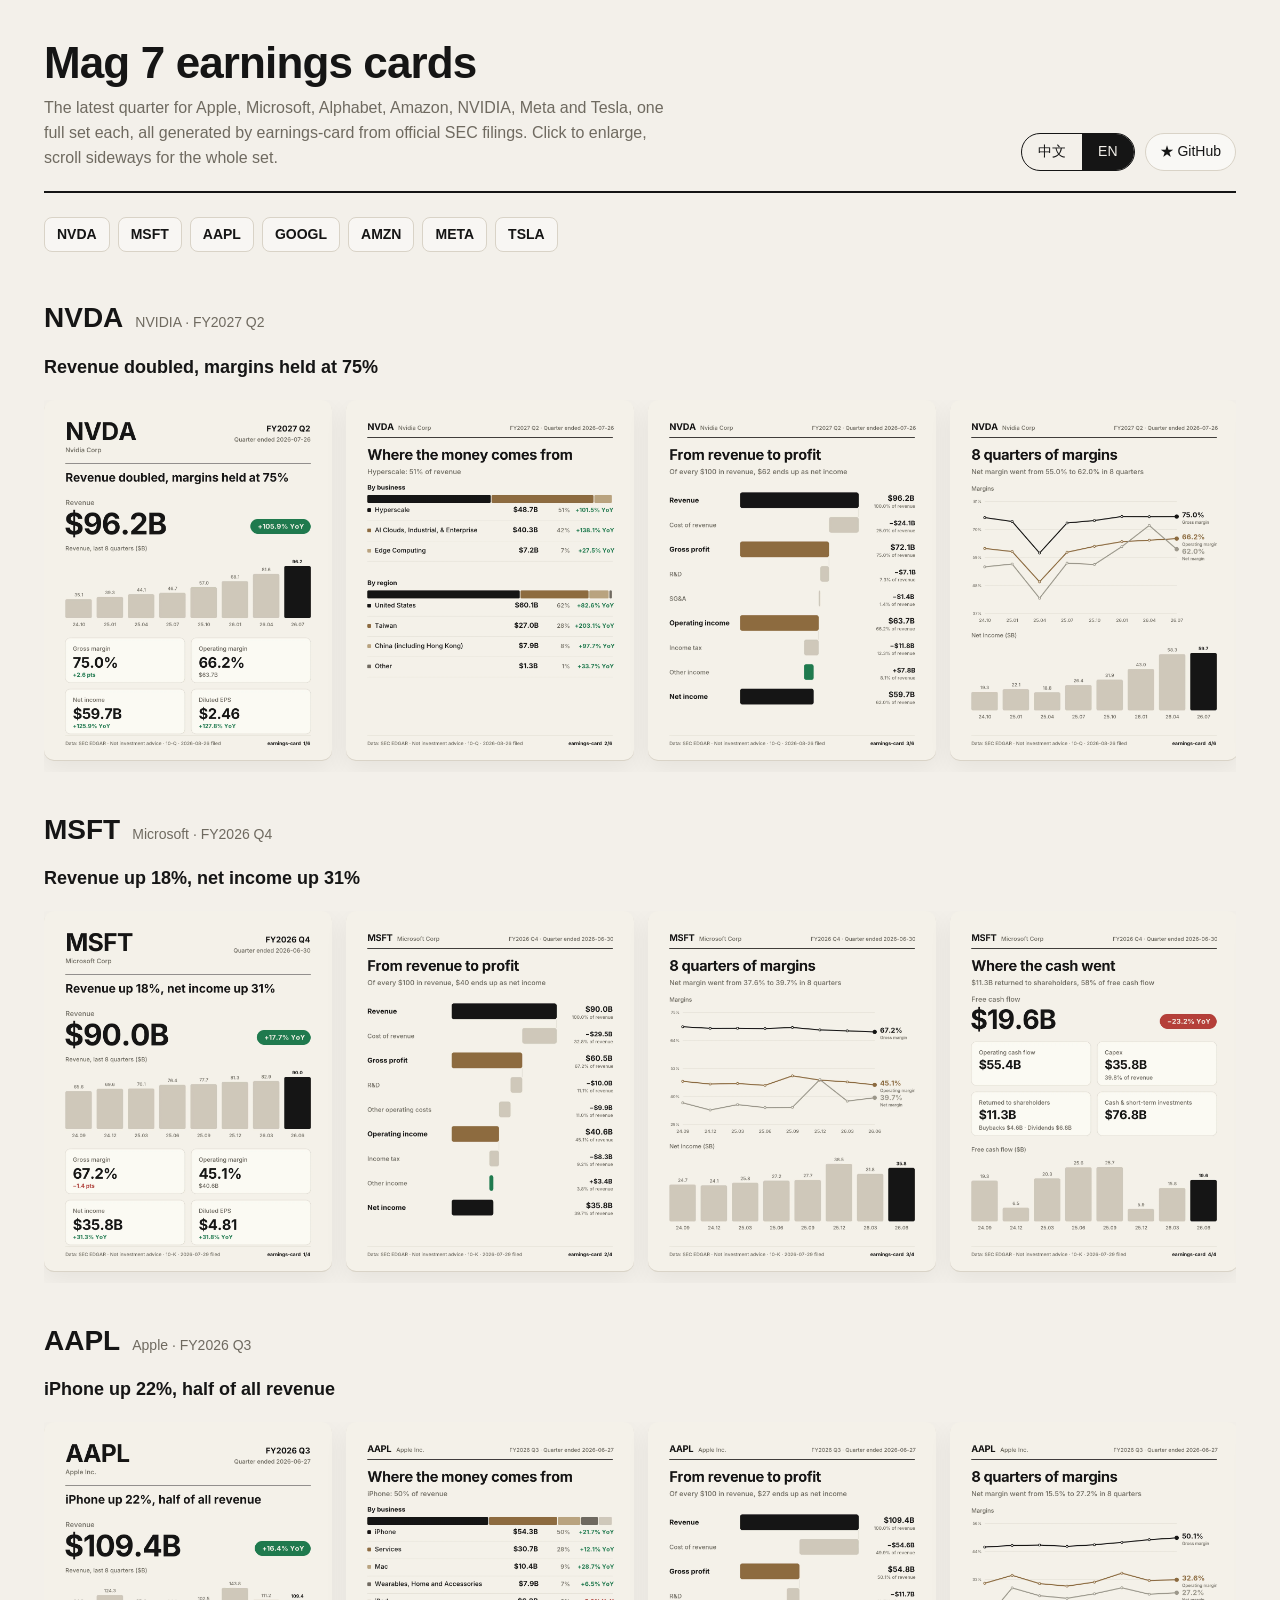
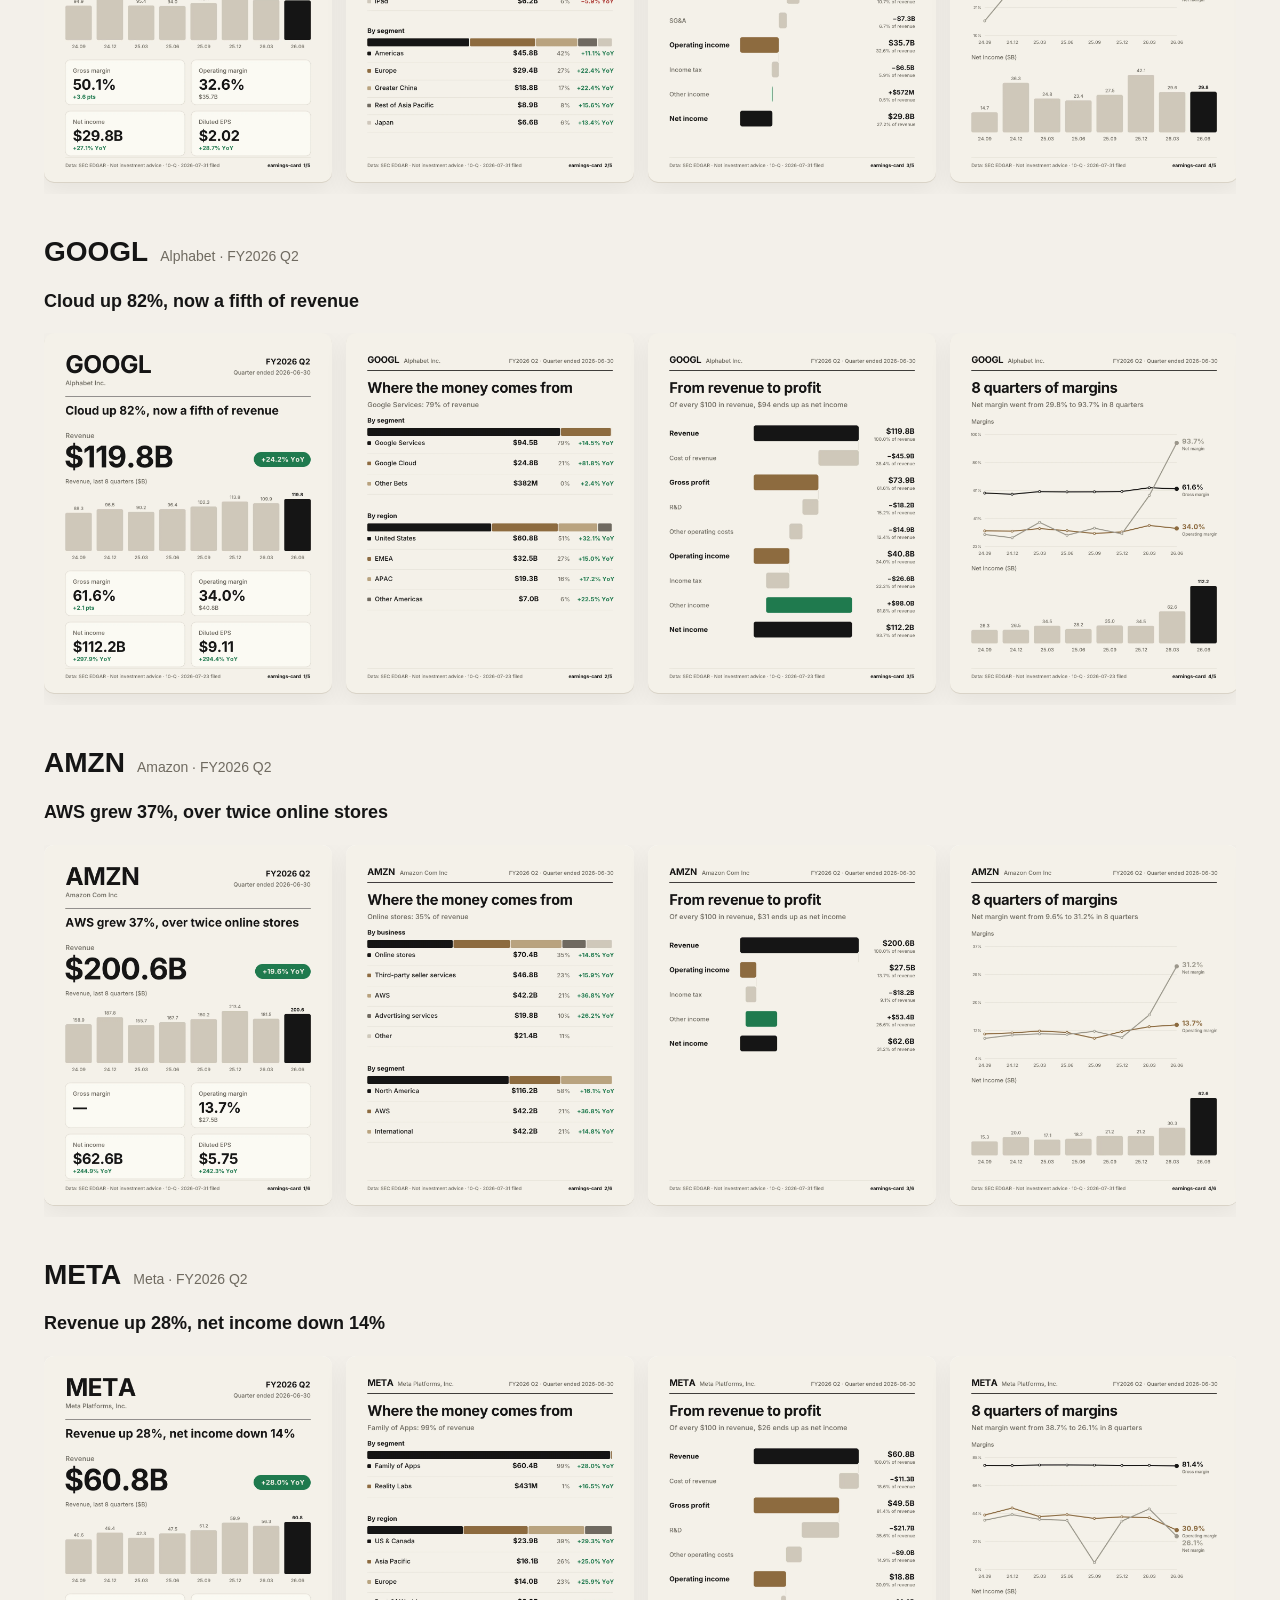
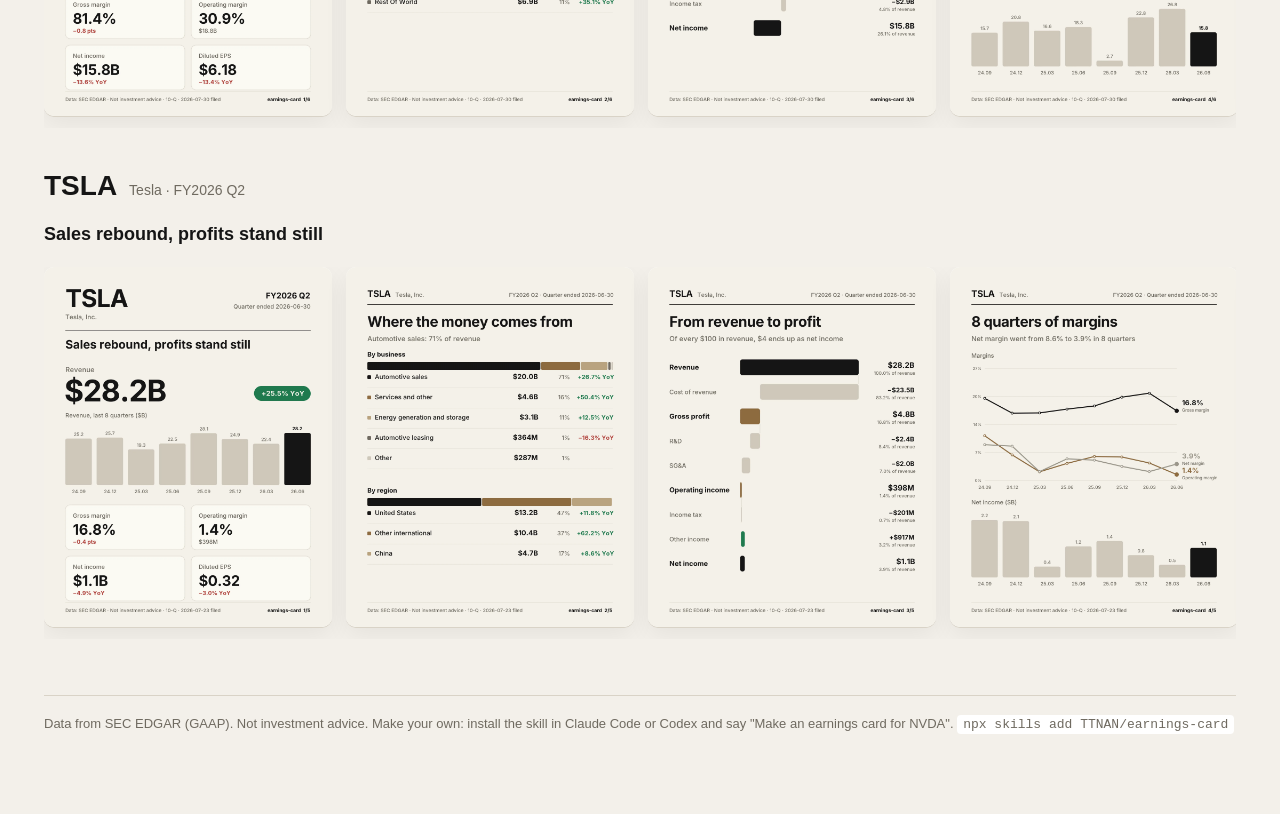
==== docs/index.html @ 1178a8c8 "Mag 7 gallery (docs/), golden tests + CI, doc fixes" ====
<!doctype html>
<html lang="zh-CN">
<head>
<meta charset="utf-8">
<meta name="viewport" content="width=device-width,initial-scale=1">
<title>earnings-card · 七巨头财报卡画廊</title>
<meta name="description" content="Mag 7 earnings cards generated from SEC filings by earnings-card, an open-source agent skill.">
<meta property="og:title" content="earnings-card gallery">
<meta property="og:image" content="cards/en/NVDA-7-wide.webp">
<style>
:root{--paper:#F3F0EA;--ink:#151515;--mute:#6F6A60;--line:#D9D3C7;--gold:#8C6A3F}
*{box-sizing:border-box}body{margin:0;background:var(--paper);color:var(--ink);font:16px/1.55 -apple-system,BlinkMacSystemFont,"Inter","PingFang SC","Noto Sans SC","Microsoft YaHei",sans-serif}
.wrap{max-width:1240px;margin:0 auto;padding:40px 24px 80px}
header{display:flex;justify-content:space-between;align-items:flex-end;gap:24px;border-bottom:2px solid var(--ink);padding-bottom:20px;flex-wrap:wrap}
h1{font-size:44px;line-height:1.05;margin:0;letter-spacing:-.02em}
.sub{color:var(--mute);margin:10px 0 0;max-width:640px}
.ctrl{display:flex;gap:10px;align-items:center}
.seg{display:inline-flex;border:1px solid var(--ink);border-radius:999px;overflow:hidden}
.seg button{border:0;background:none;padding:7px 16px;font:inherit;font-size:14px;cursor:pointer;color:var(--ink)}
.seg button.on{background:var(--ink);color:var(--paper)}
a.gh{font-size:14px;color:var(--ink);text-decoration:none;border:1px solid var(--line);border-radius:999px;padding:7px 14px;background:#fff8}
nav{display:flex;gap:8px;flex-wrap:wrap;margin:24px 0 8px}
nav a{font-weight:600;font-size:14px;color:var(--ink);text-decoration:none;padding:6px 12px;border-radius:8px;background:#fff6;border:1px solid var(--line)}
nav a:hover{border-color:var(--ink)}
section{padding-top:36px}
.co{display:flex;align-items:baseline;gap:12px;flex-wrap:wrap;margin-bottom:4px}
.co h2{margin:0;font-size:28px}.co span{color:var(--mute);font-size:14px}
.co p{flex-basis:100%;margin:2px 0 14px;font-size:18px;font-weight:600}
.row{display:flex;gap:14px;overflow-x:auto;padding-bottom:12px;scroll-snap-type:x mandatory}
.row img{height:360px;width:auto;border-radius:10px;box-shadow:0 1px 0 var(--line),0 8px 24px #0000000f;cursor:zoom-in;scroll-snap-align:start;background:#fff;flex:none}
.row img.wide{height:360px}
#lb{position:fixed;inset:0;background:#151515e6;display:none;align-items:center;justify-content:center;z-index:9;cursor:zoom-out}
#lb img{max-width:94vw;max-height:92vh;border-radius:8px}
footer{margin-top:56px;border-top:1px solid var(--line);padding-top:18px;color:var(--mute);font-size:13px}
footer code{background:#fff;padding:2px 6px;border-radius:4px}
@media(max-width:640px){h1{font-size:32px}.row img,.row img.wide{height:260px}}
</style>
</head>
<body>
<div class="wrap">
<header>
 <div><h1 id="t"></h1><p class="sub" id="s"></p></div>
 <div class="ctrl"><div class="seg"><button data-l="zh">中文</button><button data-l="en">EN</button></div><a class="gh" href="https://github.com/TTNAN/earnings-card">★ GitHub</a></div>
</header>
<nav id="nav"></nav>
<main id="m"></main>
<footer id="f"></footer>
</div>
<div id="lb"><img alt=""></div>
<script src="data.js"></script>
<script>
const T={zh:{t:"七巨头财报卡画廊",s:"苹果、微软、谷歌、亚马逊、英伟达、Meta、特斯拉最新一季财报，每家一整套卡片，全部由 earnings-card 从 SEC 官方财报自动生成。点图放大，横向滑动看全套。",f:"数据来自 SEC EDGAR（GAAP 口径），不构成投资建议。自己生成：在 Claude Code / Codex 里装上 skill，说一句「给 NVDA 做一套财报卡」。 <code>npx skills add TTNAN/earnings-card</code>",lang:"zh-CN"},
en:{t:"Mag 7 earnings cards",s:"The latest quarter for Apple, Microsoft, Alphabet, Amazon, NVIDIA, Meta and Tesla, one full set each, all generated by earnings-card from official SEC filings. Click to enlarge, scroll sideways for the whole set.",f:"Data from SEC EDGAR (GAAP). Not investment advice. Make your own: install the skill in Claude Code or Codex and say \"Make an earnings card for NVDA\". <code>npx skills add TTNAN/earnings-card</code>",lang:"en"}};
const E=window.EC,order=["NVDA","MSFT","AAPL","GOOGL","AMZN","META","TSLA"];
function draw(l){
 document.documentElement.lang=T[l].lang;t.textContent=T[l].t;s.textContent=T[l].s;f.innerHTML=T[l].f;
 document.querySelectorAll('.seg button').forEach(b=>b.classList.toggle('on',b.dataset.l==l));
 nav.innerHTML=order.map(k=>`<a href="#${k}">${k}</a>`).join('');
 m.innerHTML=order.map(k=>`<section id="${k}"><div class="co"><h2>${k}</h2><span>${E.co[k]} · ${E.fl[k]}</span><p>${E.heads[l][k]||''}</p></div><div class="row">${E.cards[l][k].map(x=>`<img loading="lazy" class="${/wide/.test(x)?'wide':''}" src="cards/${l}/${x}" alt="${k} ${x}">`).join('')}</div></section>`).join('');
 localStorage.ecl=l;
}
document.querySelectorAll('.seg button').forEach(b=>b.onclick=()=>draw(b.dataset.l));
m.onclick=e=>{if(e.target.tagName=='IMG'){lb.querySelector('img').src=e.target.src;lb.style.display='flex'}};
lb.onclick=()=>lb.style.display='none';document.onkeydown=e=>{if(e.key=='Escape')lb.style.display='none'};
draw(new URLSearchParams(location.search).get('lang')||localStorage.ecl||(navigator.language.startsWith('zh')?'zh':'en'));
</script>
</body>
</html>
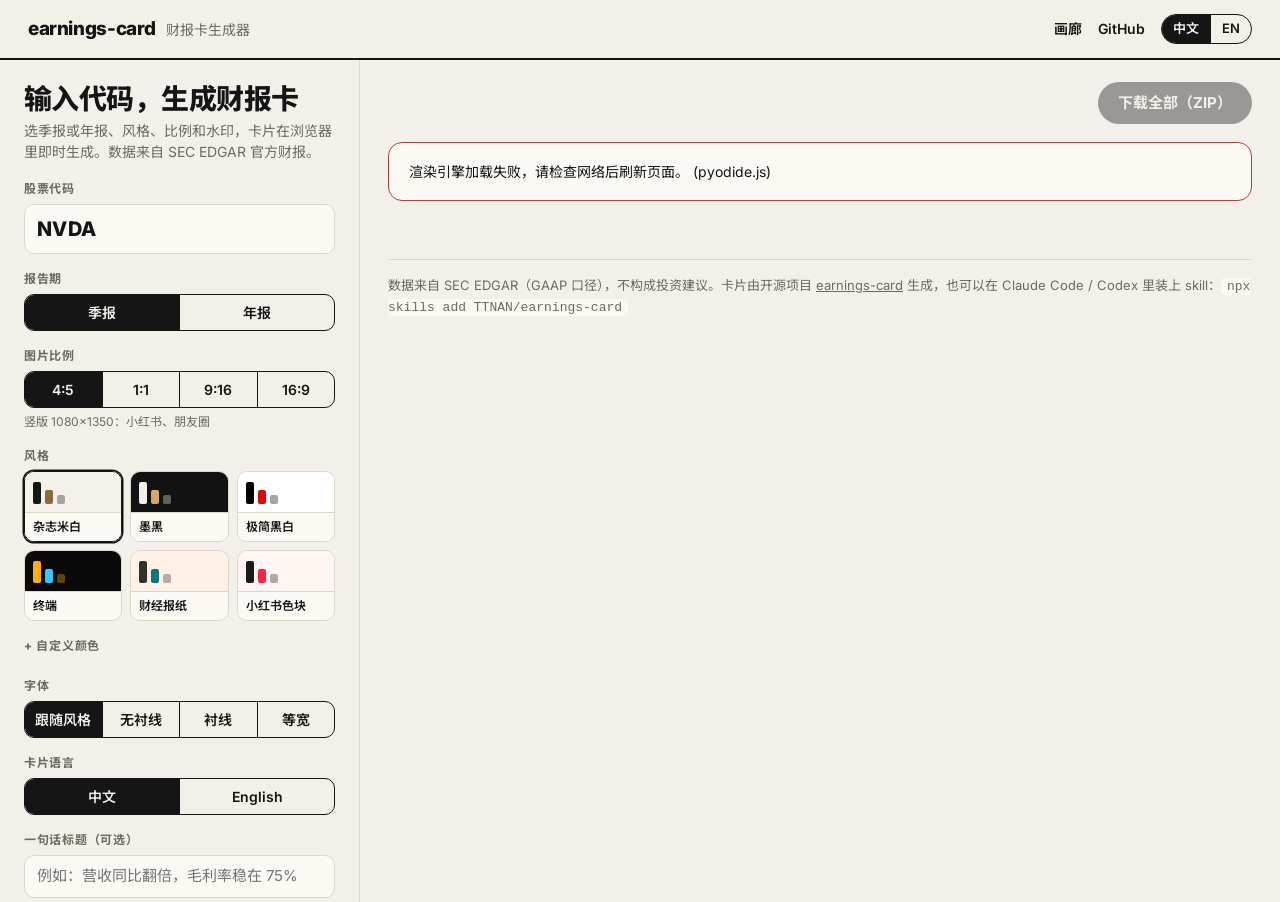
==== commit e16bddba: "Web generator as the Pages homepage; gallery moves to /gallery/ docs/index.html + app.js + app.css: " ====
--- a/docs/index.html
+++ b/docs/index.html
@@ -3,66 +3,101 @@
 <head>
 <meta charset="utf-8">
 <meta name="viewport" content="width=device-width,initial-scale=1">
-<title>earnings-card · 七巨头财报卡画廊</title>
-<meta name="description" content="Mag 7 earnings cards generated from SEC filings by earnings-card, an open-source agent skill.">
-<meta property="og:title" content="earnings-card gallery">
-<meta property="og:image" content="cards/en/NVDA-7-wide.webp">
-<style>
-:root{--paper:#F3F0EA;--ink:#151515;--mute:#6F6A60;--line:#D9D3C7;--gold:#8C6A3F}
-*{box-sizing:border-box}body{margin:0;background:var(--paper);color:var(--ink);font:16px/1.55 -apple-system,BlinkMacSystemFont,"Inter","PingFang SC","Noto Sans SC","Microsoft YaHei",sans-serif}
-.wrap{max-width:1240px;margin:0 auto;padding:40px 24px 80px}
-header{display:flex;justify-content:space-between;align-items:flex-end;gap:24px;border-bottom:2px solid var(--ink);padding-bottom:20px;flex-wrap:wrap}
-h1{font-size:44px;line-height:1.05;margin:0;letter-spacing:-.02em}
-.sub{color:var(--mute);margin:10px 0 0;max-width:640px}
-.ctrl{display:flex;gap:10px;align-items:center}
-.seg{display:inline-flex;border:1px solid var(--ink);border-radius:999px;overflow:hidden}
-.seg button{border:0;background:none;padding:7px 16px;font:inherit;font-size:14px;cursor:pointer;color:var(--ink)}
-.seg button.on{background:var(--ink);color:var(--paper)}
-a.gh{font-size:14px;color:var(--ink);text-decoration:none;border:1px solid var(--line);border-radius:999px;padding:7px 14px;background:#fff8}
-nav{display:flex;gap:8px;flex-wrap:wrap;margin:24px 0 8px}
-nav a{font-weight:600;font-size:14px;color:var(--ink);text-decoration:none;padding:6px 12px;border-radius:8px;background:#fff6;border:1px solid var(--line)}
-nav a:hover{border-color:var(--ink)}
-section{padding-top:36px}
-.co{display:flex;align-items:baseline;gap:12px;flex-wrap:wrap;margin-bottom:4px}
-.co h2{margin:0;font-size:28px}.co span{color:var(--mute);font-size:14px}
-.co p{flex-basis:100%;margin:2px 0 14px;font-size:18px;font-weight:600}
-.row{display:flex;gap:14px;overflow-x:auto;padding-bottom:12px;scroll-snap-type:x mandatory}
-.row img{height:360px;width:auto;border-radius:10px;box-shadow:0 1px 0 var(--line),0 8px 24px #0000000f;cursor:zoom-in;scroll-snap-align:start;background:#fff;flex:none}
-.row img.wide{height:360px}
-#lb{position:fixed;inset:0;background:#151515e6;display:none;align-items:center;justify-content:center;z-index:9;cursor:zoom-out}
-#lb img{max-width:94vw;max-height:92vh;border-radius:8px}
-footer{margin-top:56px;border-top:1px solid var(--line);padding-top:18px;color:var(--mute);font-size:13px}
-footer code{background:#fff;padding:2px 6px;border-radius:4px}
-@media(max-width:640px){h1{font-size:32px}.row img,.row img.wide{height:260px}}
-</style>
+<title>earnings-card · 财报卡生成器</title>
+<meta name="description" content="输入美股代码，选季报或年报、风格、比例和水印，在浏览器里即时生成财报卡。数据来自 SEC EDGAR。Type a US ticker and get shareable earnings cards instantly.">
+<meta property="og:title" content="earnings-card · 财报卡生成器">
+<meta property="og:description" content="Type a ticker, get a set of earnings cards from SEC filings. Free, open source, runs in your browser.">
+<meta property="og:image" content="https://ttnan.github.io/earnings-card/gallery/cards/en/NVDA-7-wide.webp">
+<link rel="preconnect" href="https://fonts.googleapis.com">
+<link rel="preconnect" href="https://fonts.gstatic.com" crossorigin>
+<link rel="preconnect" href="https://cdn.jsdelivr.net" crossorigin>
+<!-- the card fonts: canvas measures with them, the preview draws with them, PNG export embeds subsets of them -->
+<link rel="stylesheet" href="https://fonts.googleapis.com/css2?family=Inter:wght@400;500;600;700;800&family=Noto+Sans+SC:wght@400;500;600;700;800&family=Source+Serif+4:wght@400;500;600;700;800&family=Noto+Serif+SC:wght@400;500;600;700;800&family=JetBrains+Mono:wght@400;500;600;700;800&display=swap">
+<link rel="stylesheet" href="app.css">
 </head>
 <body>
-<div class="wrap">
-<header>
- <div><h1 id="t"></h1><p class="sub" id="s"></p></div>
- <div class="ctrl"><div class="seg"><button data-l="zh">中文</button><button data-l="en">EN</button></div><a class="gh" href="https://github.com/TTNAN/earnings-card">★ GitHub</a></div>
+<header class="top">
+  <a class="brand" href="./"><b>earnings-card</b><span data-i="brand"></span></a>
+  <nav>
+    <a href="gallery/" data-i="gallery"></a>
+    <a href="https://github.com/TTNAN/earnings-card" target="_blank" rel="noopener">GitHub</a>
+    <div class="seg small" id="uilang"><button data-v="zh">中文</button><button data-v="en">EN</button></div>
+  </nav>
 </header>
-<nav id="nav"></nav>
-<main id="m"></main>
-<footer id="f"></footer>
+
+<div class="app">
+  <aside class="panel" id="panel">
+    <h1 data-i="title"></h1>
+    <p class="lede" data-i="lede"></p>
+
+    <label class="field">
+      <span data-i="ticker"></span>
+      <div class="ac">
+        <input id="ticker" autocomplete="off" spellcheck="false" maxlength="12" value="NVDA">
+        <ul id="sugg" role="listbox" hidden></ul>
+      </div>
+      <small id="coverage" class="hint"></small>
+    </label>
+
+    <div class="field"><span data-i="period"></span>
+      <div class="seg" id="period"><button data-v="quarter" data-i="quarter"></button><button data-v="annual" data-i="annual"></button></div>
+    </div>
+
+    <div class="field"><span data-i="ratio"></span>
+      <div class="seg" id="ratio"><button data-v="4:5">4:5</button><button data-v="1:1">1:1</button><button data-v="9:16">9:16</button><button data-v="16:9">16:9</button></div>
+      <small class="hint" id="ratiohint"></small>
+    </div>
+
+    <div class="field"><span data-i="style"></span>
+      <div class="swatches" id="styles"></div>
+    </div>
+
+    <details class="field" id="custom">
+      <summary data-i="customColors"></summary>
+      <div class="colors">
+        <label><input type="checkbox" data-c="bg"><span data-i="cBg"></span><input type="color" id="c-bg"></label>
+        <label><input type="checkbox" data-c="ink"><span data-i="cInk"></span><input type="color" id="c-ink"></label>
+        <label><input type="checkbox" data-c="hi"><span data-i="cHi"></span><input type="color" id="c-hi"></label>
+      </div>
+    </details>
+
+    <div class="field"><span data-i="font"></span>
+      <div class="seg" id="font"><button data-v="auto" data-i="fAuto"></button><button data-v="sans" data-i="fSans"></button><button data-v="serif" data-i="fSerif"></button><button data-v="mono" data-i="fMono"></button></div>
+    </div>
+
+    <div class="field"><span data-i="cardLang"></span>
+      <div class="seg" id="lang"><button data-v="zh">中文</button><button data-v="en">English</button></div>
+    </div>
+
+    <label class="field"><span data-i="headline"></span>
+      <input id="headline" maxlength="60" data-ph="headlinePh">
+      <small class="hint" data-i="headlineHint"></small>
+    </label>
+
+    <div class="field"><span data-i="watermark"></span>
+      <div class="wm">
+        <input id="handle" maxlength="40" data-ph="handlePh">
+        <label class="avatar" id="avatarBtn" title=""><input type="file" id="avatar" accept="image/*" hidden><img id="avatarImg" alt="" hidden><span data-i="avatar"></span></label>
+        <button class="link" id="avatarClear" hidden data-i="remove"></button>
+      </div>
+    </div>
+
+    <div class="field"><span data-i="cards"></span>
+      <div class="checks" id="cards"></div>
+    </div>
+  </aside>
+
+  <main class="preview">
+    <div class="bar">
+      <div id="meta" class="meta"></div>
+      <button class="primary" id="zip" disabled data-i="downloadAll"></button>
+    </div>
+    <div id="status" class="status"><div class="spinner"></div><p id="statusText"></p></div>
+    <div id="grid" class="grid"></div>
+    <footer class="foot" data-i="foot"></footer>
+  </main>
 </div>
-<div id="lb"><img alt=""></div>
-<script src="data.js"></script>
-<script>
-const T={zh:{t:"七巨头财报卡画廊",s:"苹果、微软、谷歌、亚马逊、英伟达、Meta、特斯拉最新一季财报，每家一整套卡片，全部由 earnings-card 从 SEC 官方财报自动生成。点图放大，横向滑动看全套。",f:"数据来自 SEC EDGAR（GAAP 口径），不构成投资建议。自己生成：在 Claude Code / Codex 里装上 skill，说一句「给 NVDA 做一套财报卡」。 <code>npx skills add TTNAN/earnings-card</code>",lang:"zh-CN"},
-en:{t:"Mag 7 earnings cards",s:"The latest quarter for Apple, Microsoft, Alphabet, Amazon, NVIDIA, Meta and Tesla, one full set each, all generated by earnings-card from official SEC filings. Click to enlarge, scroll sideways for the whole set.",f:"Data from SEC EDGAR (GAAP). Not investment advice. Make your own: install the skill in Claude Code or Codex and say \"Make an earnings card for NVDA\". <code>npx skills add TTNAN/earnings-card</code>",lang:"en"}};
-const E=window.EC,order=["NVDA","MSFT","AAPL","GOOGL","AMZN","META","TSLA"];
-function draw(l){
- document.documentElement.lang=T[l].lang;t.textContent=T[l].t;s.textContent=T[l].s;f.innerHTML=T[l].f;
- document.querySelectorAll('.seg button').forEach(b=>b.classList.toggle('on',b.dataset.l==l));
- nav.innerHTML=order.map(k=>`<a href="#${k}">${k}</a>`).join('');
- m.innerHTML=order.map(k=>`<section id="${k}"><div class="co"><h2>${k}</h2><span>${E.co[k]} · ${E.fl[k]}</span><p>${E.heads[l][k]||''}</p></div><div class="row">${E.cards[l][k].map(x=>`<img loading="lazy" class="${/wide/.test(x)?'wide':''}" src="cards/${l}/${x}" alt="${k} ${x}">`).join('')}</div></section>`).join('');
- localStorage.ecl=l;
-}
-document.querySelectorAll('.seg button').forEach(b=>b.onclick=()=>draw(b.dataset.l));
-m.onclick=e=>{if(e.target.tagName=='IMG'){lb.querySelector('img').src=e.target.src;lb.style.display='flex'}};
-lb.onclick=()=>lb.style.display='none';document.onkeydown=e=>{if(e.key=='Escape')lb.style.display='none'};
-draw(new URLSearchParams(location.search).get('lang')||localStorage.ecl||(navigator.language.startsWith('zh')?'zh':'en'));
-</script>
+
+<script src="app.js"></script>
 </body>
 </html>
--- a/docs/app.css
+++ b/docs/app.css
@@ -0,0 +1,102 @@
+:root{--paper:#F3F0EA;--card:#FBF9F4;--ink:#151515;--mute:#6F6A60;--line:#DDD7CB;--gold:#8C6A3F;--up:#1E7A4C;--down:#B5403A}
+*{box-sizing:border-box}
+html,body{margin:0}
+body{background:var(--paper);color:var(--ink);font:15px/1.5 Inter,"Noto Sans SC",-apple-system,BlinkMacSystemFont,"PingFang SC","Microsoft YaHei",sans-serif;-webkit-font-smoothing:antialiased}
+button,input{font:inherit;color:inherit}
+a{color:inherit}
+
+.top{display:flex;justify-content:space-between;align-items:center;gap:16px;padding:14px 28px;border-bottom:2px solid var(--ink);background:var(--paper);position:sticky;top:0;z-index:5}
+.brand{text-decoration:none;display:flex;align-items:baseline;gap:10px}
+.brand b{font-size:19px;letter-spacing:-.02em;font-weight:800}
+.brand span{color:var(--mute);font-size:14px}
+.top nav{display:flex;align-items:center;gap:16px;font-size:14px}
+.top nav a{text-decoration:none;font-weight:600}
+.top nav a:hover{text-decoration:underline}
+
+.app{display:grid;grid-template-columns:360px 1fr;min-height:calc(100vh - 58px)}
+.panel{border-right:1px solid var(--line);padding:24px 24px 48px;position:sticky;top:58px;height:calc(100vh - 58px);overflow-y:auto}
+.panel h1{font-size:28px;line-height:1.1;letter-spacing:-.02em;margin:0 0 6px;font-weight:800}
+.lede{color:var(--mute);margin:0 0 18px;font-size:14px}
+.field{display:block;margin:0 0 16px}
+.field>span,.field>summary{display:block;font-size:12px;font-weight:700;letter-spacing:.06em;text-transform:uppercase;color:var(--mute);margin-bottom:6px}
+.field summary{cursor:pointer;list-style:none}
+.field summary::before{content:"+ ";font-weight:800}
+.field[open] summary::before{content:"– "}
+.hint{display:block;color:var(--mute);font-size:12px;margin-top:5px}
+input[type=text],input:not([type]){width:100%;border:1.5px solid var(--line);background:var(--card);border-radius:10px;padding:9px 12px;outline:none}
+input:not([type]):focus{border-color:var(--ink)}
+#ticker{font-size:20px;font-weight:800;letter-spacing:.02em;text-transform:uppercase}
+
+.ac{position:relative}
+#sugg{position:absolute;left:0;right:0;top:calc(100% + 4px);margin:0;padding:4px;list-style:none;background:var(--card);border:1.5px solid var(--ink);border-radius:10px;z-index:4;box-shadow:0 10px 30px #0000001a;max-height:320px;overflow:auto}
+#sugg li{display:flex;gap:10px;align-items:baseline;padding:7px 9px;border-radius:7px;cursor:pointer}
+#sugg li b{min-width:58px}
+#sugg li span{color:var(--mute);font-size:13px;white-space:nowrap;overflow:hidden;text-overflow:ellipsis}
+#sugg li.on,#sugg li:hover{background:var(--paper)}
+
+.seg{display:flex;border:1.5px solid var(--ink);border-radius:10px;overflow:hidden}
+.seg button{flex:1;border:0;background:none;padding:7px 6px;cursor:pointer;font-size:14px;font-weight:600;white-space:nowrap}
+.seg button+button{border-left:1.5px solid var(--ink)}
+.seg button.on{background:var(--ink);color:var(--paper)}
+.seg.small{border-radius:999px}
+.seg.small button{padding:4px 11px;font-size:13px}
+
+.swatches{display:grid;grid-template-columns:repeat(3,1fr);gap:8px}
+.sw{border:1.5px solid var(--line);border-radius:10px;padding:0;background:none;cursor:pointer;overflow:hidden;text-align:left}
+.sw i{display:flex;align-items:flex-end;gap:4px;height:40px;padding:8px}
+.sw i b{display:block;width:8px;border-radius:2px}
+.sw em{display:block;font-style:normal;font-size:12px;font-weight:600;padding:5px 8px;border-top:1px solid var(--line);background:var(--card)}
+.sw.on{border-color:var(--ink);box-shadow:0 0 0 1.5px var(--ink)}
+
+.colors{display:grid;gap:8px;padding-top:4px}
+.colors label{display:flex;align-items:center;gap:8px;font-size:14px}
+.colors input[type=color]{margin-left:auto;width:44px;height:28px;border:1.5px solid var(--line);border-radius:6px;padding:0;background:none;cursor:pointer}
+
+.wm{display:flex;gap:8px;align-items:center}
+.avatar{flex:none;display:flex;align-items:center;gap:6px;border:1.5px dashed var(--mute);border-radius:10px;padding:7px 10px;cursor:pointer;font-size:13px;font-weight:600;white-space:nowrap}
+.avatar img{width:24px;height:24px;border-radius:50%;object-fit:cover}
+.link{border:0;background:none;color:var(--mute);text-decoration:underline;cursor:pointer;font-size:13px;padding:0}
+
+.checks{display:grid;grid-template-columns:1fr 1fr;gap:6px 10px}
+.checks label{display:flex;gap:7px;align-items:center;font-size:14px;cursor:pointer}
+.checks label.off{color:#aaa49a;cursor:not-allowed}
+.checks input{accent-color:var(--ink)}
+
+.preview{padding:22px 28px 40px;min-width:0}
+.bar{display:flex;justify-content:space-between;align-items:center;gap:14px;margin-bottom:18px;flex-wrap:wrap}
+.meta{font-size:14px;color:var(--mute)}
+.meta b{color:var(--ink);font-size:18px;margin-right:6px}
+.primary{background:var(--ink);color:var(--paper);border:0;border-radius:999px;padding:10px 20px;font-weight:700;cursor:pointer}
+.primary:disabled{opacity:.4;cursor:default}
+
+.status{display:flex;align-items:center;gap:14px;padding:18px 20px;border:1.5px solid var(--line);border-radius:14px;background:var(--card);margin-bottom:18px}
+.status[hidden]{display:none}
+.status p{margin:0;font-size:14px}
+.status.err{border-color:var(--down)}
+.status.err .spinner{display:none}
+.spinner{width:22px;height:22px;border-radius:50%;border:3px solid var(--line);border-top-color:var(--ink);animation:spin .8s linear infinite;flex:none}
+@keyframes spin{to{transform:rotate(360deg)}}
+
+.grid{display:grid;grid-template-columns:repeat(auto-fill,minmax(300px,1fr));gap:22px;align-items:start}
+.grid.r169 .tile,.tile.wide{grid-column:span 2}
+.grid.r916{grid-template-columns:repeat(auto-fill,minmax(240px,1fr))}
+.tile{margin:0;transition:opacity .15s}
+.grid.busy .tile{opacity:.55}
+.tile .img{line-height:0;border-radius:8px;overflow:hidden;box-shadow:0 1px 0 var(--line),0 10px 28px #0000000f;background:#fff}
+.tile svg{width:100%;height:auto;display:block}
+.tile figcaption{display:flex;justify-content:space-between;align-items:center;padding:8px 2px 0;font-size:13px;color:var(--mute)}
+.tile figcaption button{border:1.5px solid var(--ink);background:none;border-radius:999px;padding:4px 12px;font-size:13px;font-weight:700;cursor:pointer}
+.tile figcaption button:hover{background:var(--ink);color:var(--paper)}
+.foot{margin-top:40px;padding-top:16px;border-top:1px solid var(--line);color:var(--mute);font-size:13px}
+.foot code{background:var(--card);padding:1px 6px;border-radius:4px}
+
+@media (max-width:900px){
+  .app{display:block}
+  .panel{position:static;height:auto;border-right:0;border-bottom:1px solid var(--line);padding:20px 18px 8px}
+  .preview{padding:18px}
+  .top{padding:12px 18px;position:static}
+  .brand span{display:none}
+  .grid{grid-template-columns:1fr 1fr;gap:14px}
+  .grid.r169 .tile,.tile.wide{grid-column:1/-1}
+}
+@media (max-width:520px){.grid{grid-template-columns:1fr}.grid.r916{grid-template-columns:1fr 1fr}}
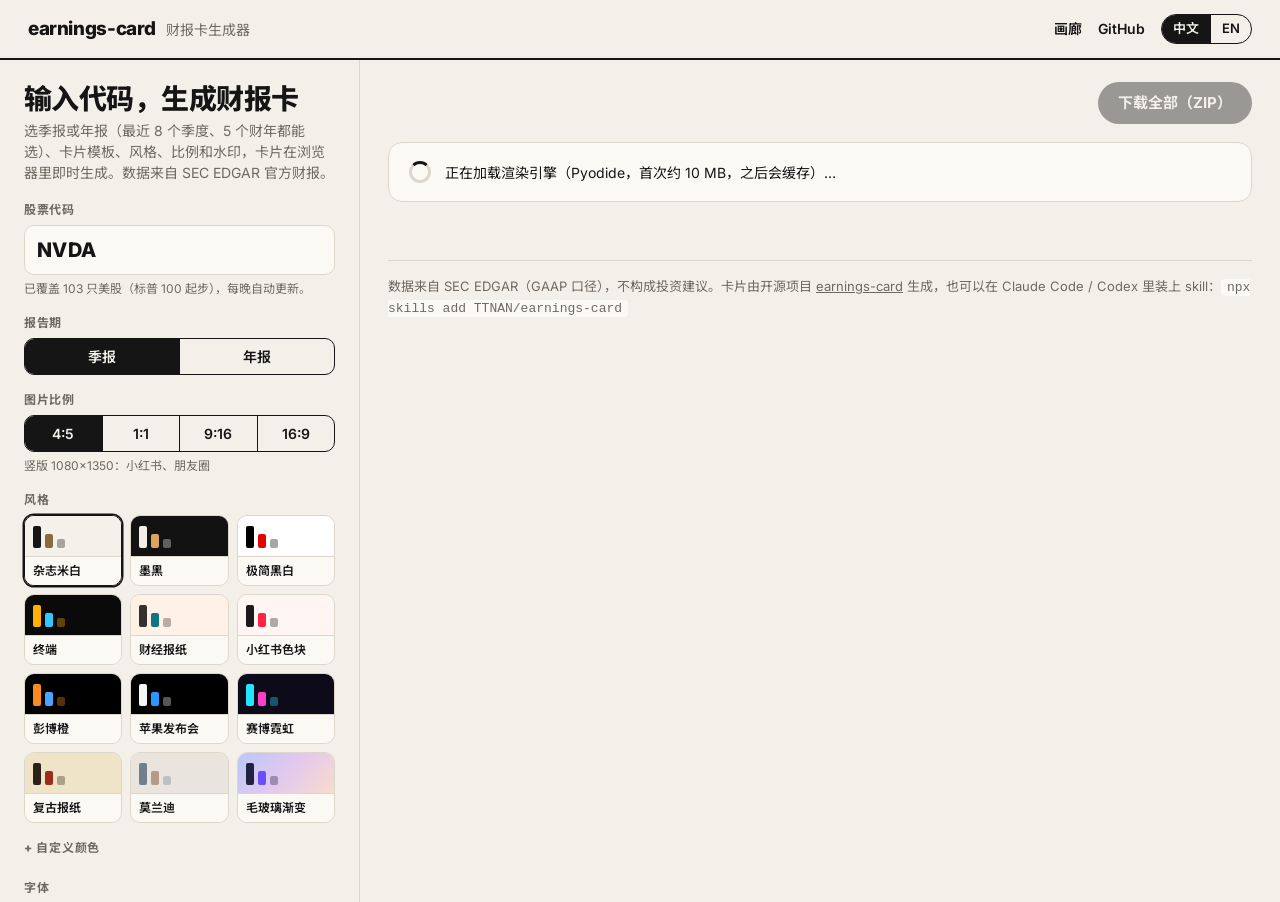
==== commit d4ecac05: "Period picker, five new card templates, six new styles - Data: docs/data/{TICKER}.json schema v2 kee" ====
--- a/docs/index.html
+++ b/docs/index.html
@@ -4,7 +4,7 @@
 <meta charset="utf-8">
 <meta name="viewport" content="width=device-width,initial-scale=1">
 <title>earnings-card · 财报卡生成器</title>
-<meta name="description" content="输入美股代码，选季报或年报、风格、比例和水印，在浏览器里即时生成财报卡。数据来自 SEC EDGAR。Type a US ticker and get shareable earnings cards instantly.">
+<meta name="description" content="输入美股代码，选季报或年报（可选历史财年/季度）、风格、比例和水印，在浏览器里即时生成财报卡。数据来自 SEC EDGAR。Type a US ticker and get shareable earnings cards instantly.">
 <meta property="og:title" content="earnings-card · 财报卡生成器">
 <meta property="og:description" content="Type a ticker, get a set of earnings cards from SEC filings. Free, open source, runs in your browser.">
 <meta property="og:image" content="https://ttnan.github.io/earnings-card/gallery/cards/en/NVDA-7-wide.webp">
@@ -41,6 +41,10 @@
 
     <div class="field"><span data-i="period"></span>
       <div class="seg" id="period"><button data-v="quarter" data-i="quarter"></button><button data-v="annual" data-i="annual"></button></div>
+      <div class="pp" id="pp" hidden>
+        <label><small id="fyLab"></small><select id="fy"></select></label>
+        <label><small id="fqLab"></small><select id="fq"></select></label>
+      </div>
     </div>
 
     <div class="field"><span data-i="ratio"></span>
--- a/docs/app.css
+++ b/docs/app.css
@@ -41,6 +41,13 @@
 .seg.small{border-radius:999px}
 .seg.small button{padding:4px 11px;font-size:13px}
 
+.pp{display:flex;gap:8px;margin-top:8px}
+.pp[hidden]{display:none}
+.pp label{flex:1;display:flex;flex-direction:column;gap:3px;min-width:0}
+.pp label small{font-size:11px;color:var(--mute);font-weight:600}
+.pp label small[hidden],.pp select[hidden]{display:none}
+.pp select{width:100%;border:1.5px solid var(--line);background:var(--card);border-radius:10px;padding:7px 10px;font:inherit;font-size:14px;font-weight:600;color:var(--ink);cursor:pointer}
+.pp select:focus{outline:none;border-color:var(--ink)}
 .swatches{display:grid;grid-template-columns:repeat(3,1fr);gap:8px}
 .sw{border:1.5px solid var(--line);border-radius:10px;padding:0;background:none;cursor:pointer;overflow:hidden;text-align:left}
 .sw i{display:flex;align-items:flex-end;gap:4px;height:40px;padding:8px}
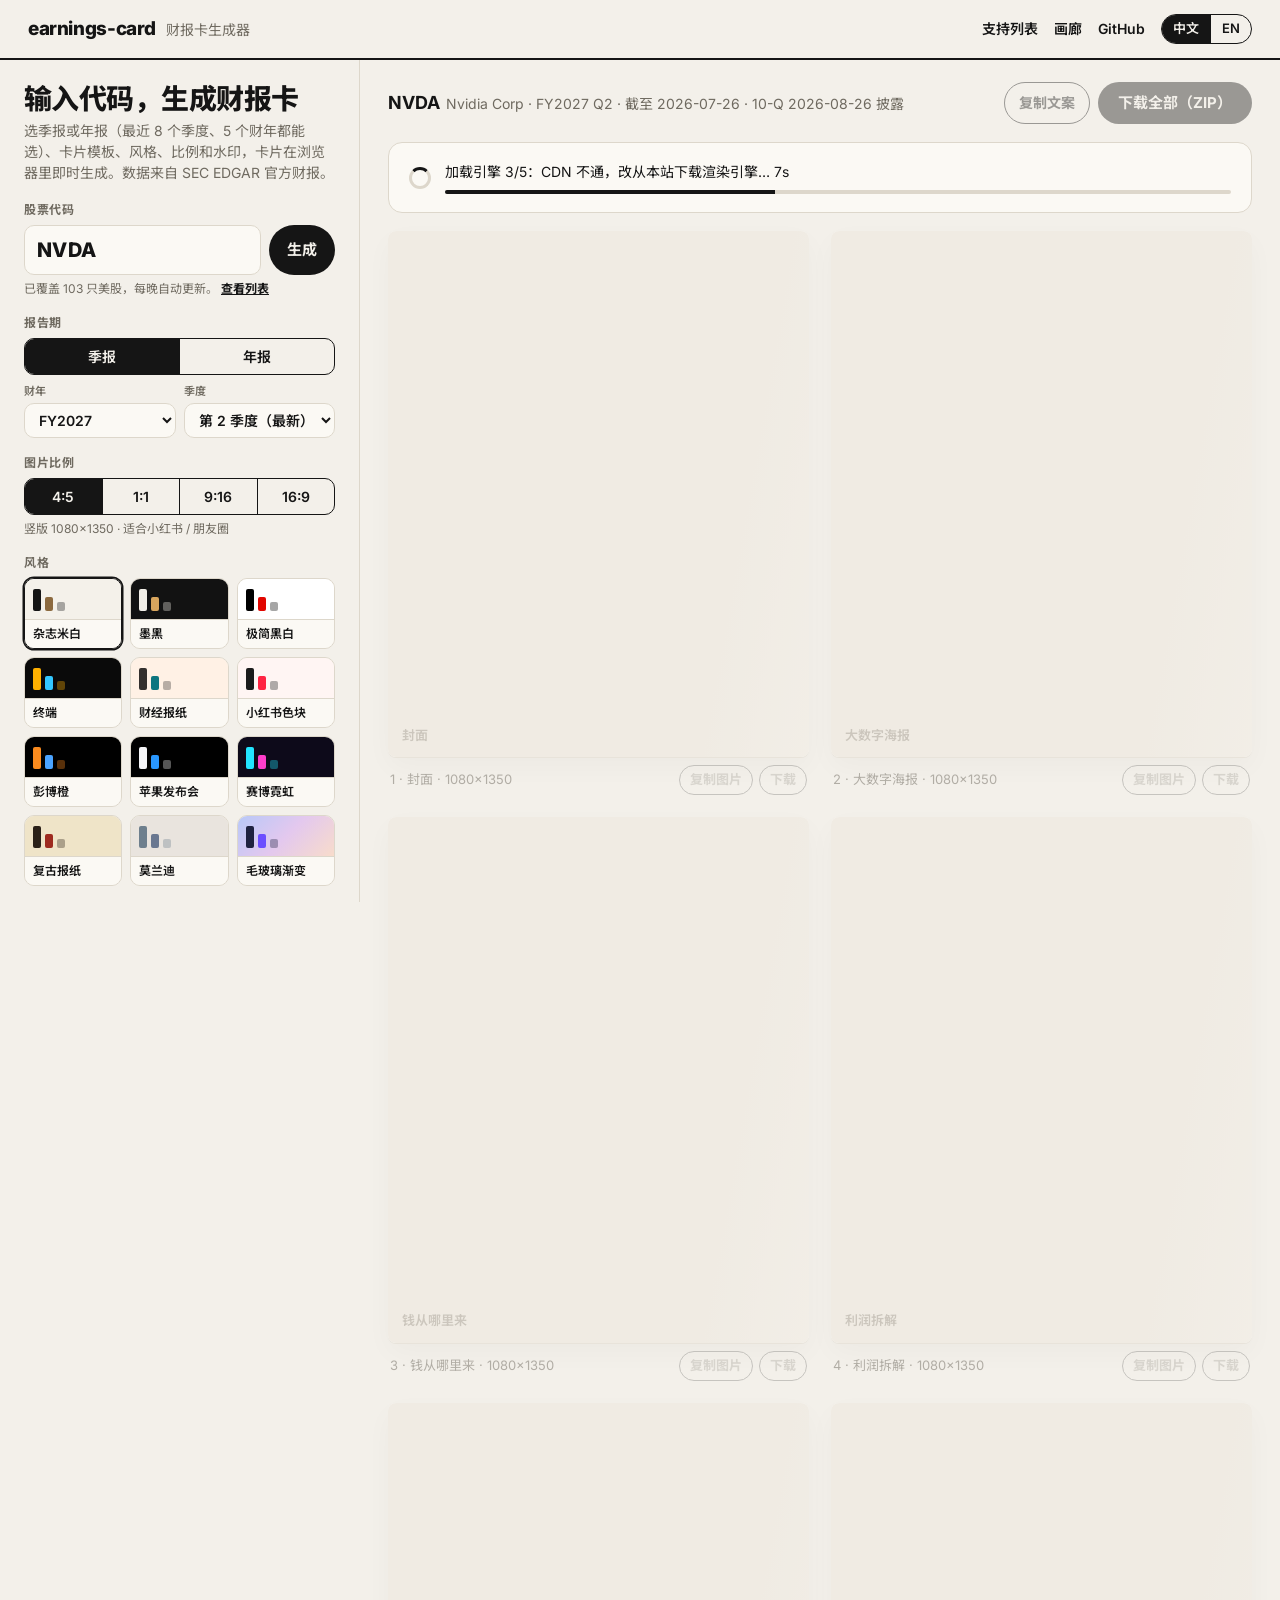
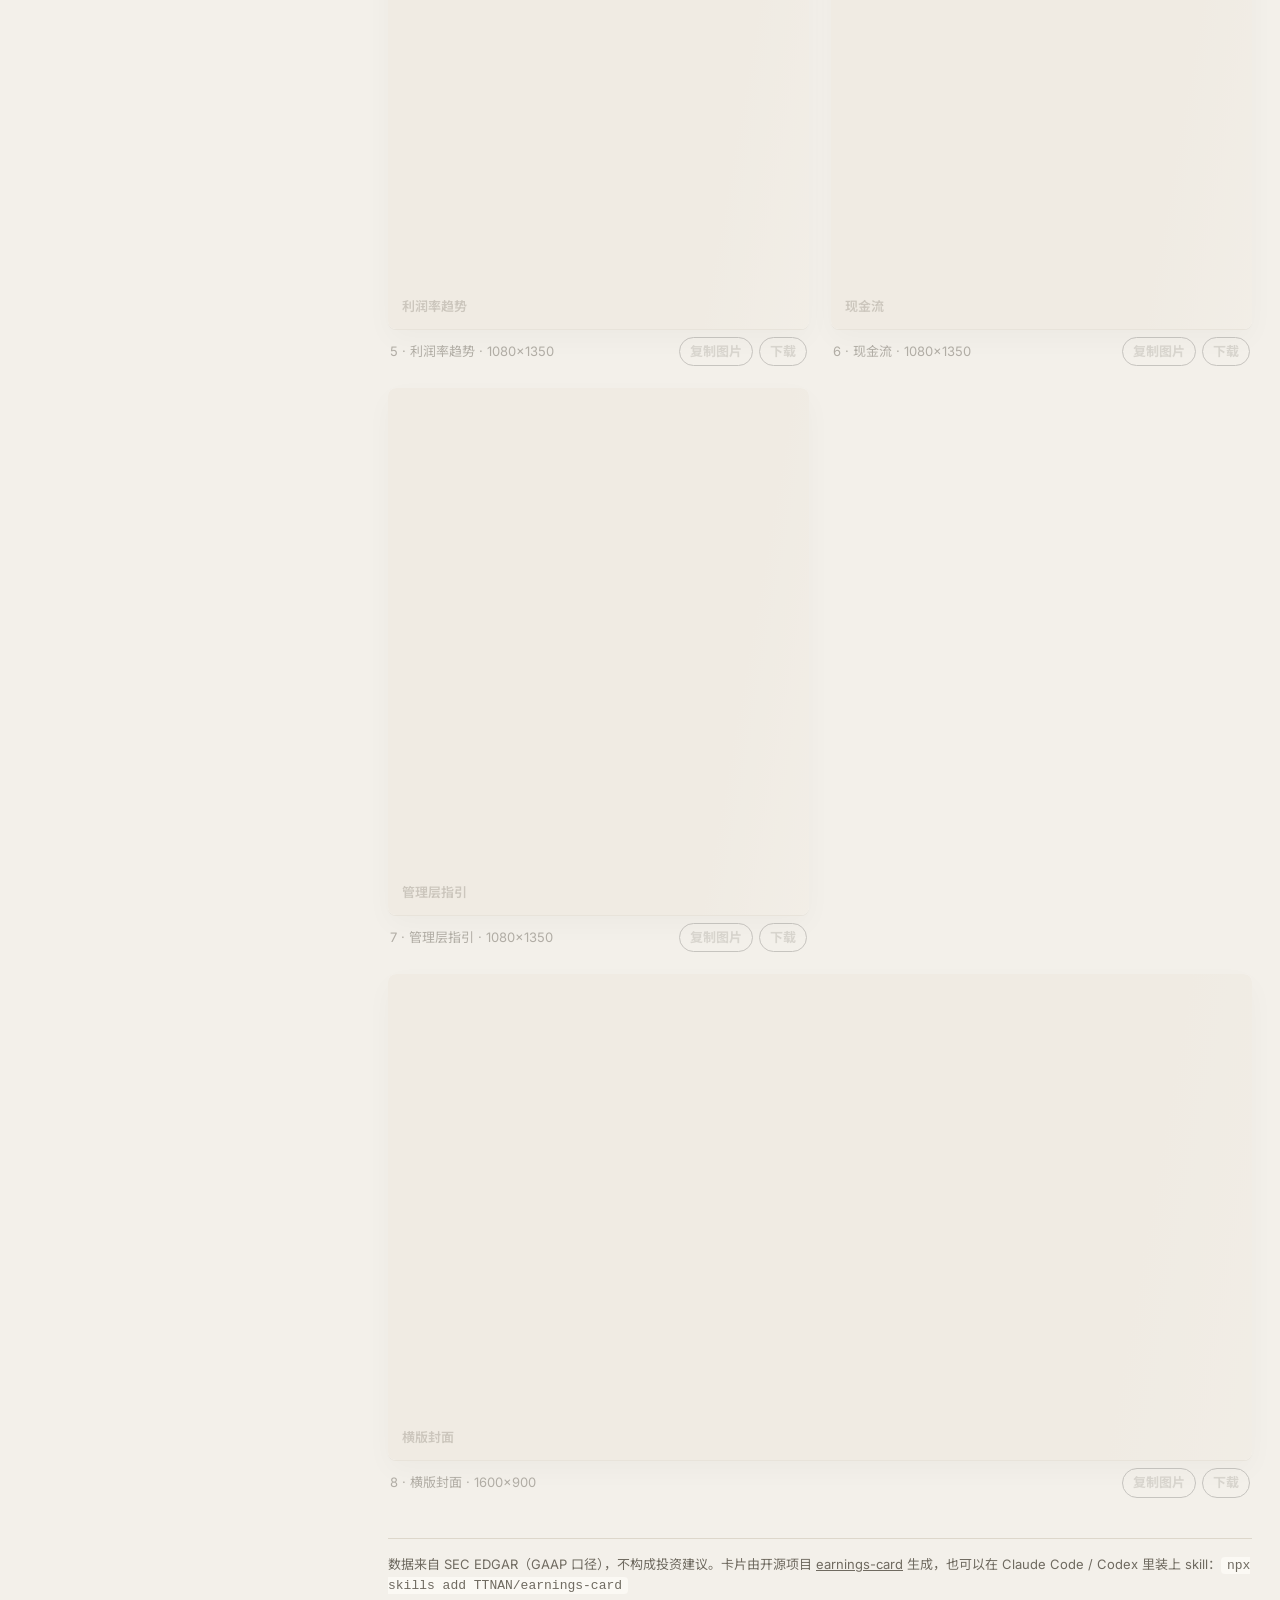
==== commit 4604321d: "web: ticker autocomplete with zh names + inline errors, progressive rendering with skeletons, ticker" ====
--- a/docs/index.html
+++ b/docs/index.html
@@ -19,6 +19,7 @@
 <header class="top">
   <a class="brand" href="./"><b>earnings-card</b><span data-i="brand"></span></a>
   <nav>
+    <a href="tickers/" id="navTickers" data-i="tickerList"></a>
     <a href="gallery/" data-i="gallery"></a>
     <a href="https://github.com/TTNAN/earnings-card" target="_blank" rel="noopener">GitHub</a>
     <div class="seg small" id="uilang"><button data-v="zh">中文</button><button data-v="en">EN</button></div>
@@ -30,14 +31,20 @@
     <h1 data-i="title"></h1>
     <p class="lede" data-i="lede"></p>
 
-    <label class="field">
-      <span data-i="ticker"></span>
-      <div class="ac">
-        <input id="ticker" autocomplete="off" spellcheck="false" maxlength="12" value="NVDA">
-        <ul id="sugg" role="listbox" hidden></ul>
+    <div class="field">
+      <label for="ticker" class="lab" data-i="ticker"></label>
+      <div class="tkrow">
+        <div class="ac">
+          <input id="ticker" autocomplete="off" spellcheck="false" maxlength="12" value="NVDA" role="combobox" aria-autocomplete="list" aria-controls="sugg" aria-expanded="false">
+          <ul id="sugg" role="listbox" hidden></ul>
+        </div>
+        <button class="primary go" id="go" data-i="generate"></button>
       </div>
+      <p id="tkerr" class="tkerr" role="alert" hidden></p>
+      <p id="tknote" class="tknote" hidden></p>
+      <div id="recent" class="recent" hidden></div>
       <small id="coverage" class="hint"></small>
-    </label>
+    </div>
 
     <div class="field"><span data-i="period"></span>
       <div class="seg" id="period"><button data-v="quarter" data-i="quarter"></button><button data-v="annual" data-i="annual"></button></div>
@@ -56,51 +63,79 @@
       <div class="swatches" id="styles"></div>
     </div>
 
-    <details class="field" id="custom">
-      <summary data-i="customColors"></summary>
-      <div class="colors">
-        <label><input type="checkbox" data-c="bg"><span data-i="cBg"></span><input type="color" id="c-bg"></label>
-        <label><input type="checkbox" data-c="ink"><span data-i="cInk"></span><input type="color" id="c-ink"></label>
-        <label><input type="checkbox" data-c="hi"><span data-i="cHi"></span><input type="color" id="c-hi"></label>
-      </div>
-    </details>
-
-    <div class="field"><span data-i="font"></span>
-      <div class="seg" id="font"><button data-v="auto" data-i="fAuto"></button><button data-v="sans" data-i="fSans"></button><button data-v="serif" data-i="fSerif"></button><button data-v="mono" data-i="fMono"></button></div>
-    </div>
-
     <div class="field"><span data-i="cardLang"></span>
       <div class="seg" id="lang"><button data-v="zh">中文</button><button data-v="en">English</button></div>
     </div>
 
-    <label class="field"><span data-i="headline"></span>
+    <div class="field"><label for="headline" class="lab" data-i="headline"></label>
       <input id="headline" maxlength="60" data-ph="headlinePh">
+      <div class="ideas" id="ideas" hidden></div>
       <small class="hint" data-i="headlineHint"></small>
-    </label>
-
-    <div class="field"><span data-i="watermark"></span>
-      <div class="wm">
-        <input id="handle" maxlength="40" data-ph="handlePh">
-        <label class="avatar" id="avatarBtn" title=""><input type="file" id="avatar" accept="image/*" hidden><img id="avatarImg" alt="" hidden><span data-i="avatar"></span></label>
-        <button class="link" id="avatarClear" hidden data-i="remove"></button>
-      </div>
     </div>
 
     <div class="field"><span data-i="cards"></span>
       <div class="checks" id="cards"></div>
     </div>
+
+    <details class="more" id="more">
+      <summary data-i="more"></summary>
+
+      <div class="field"><span data-i="extraCards"></span>
+        <div class="checks" id="cards2"></div>
+      </div>
+
+      <div class="field"><span data-i="font"></span>
+        <div class="seg" id="font"><button data-v="auto" data-i="fAuto"></button><button data-v="sans" data-i="fSans"></button><button data-v="serif" data-i="fSerif"></button><button data-v="mono" data-i="fMono"></button></div>
+      </div>
+
+      <div class="field"><span data-i="watermark"></span>
+        <div class="wm">
+          <input id="handle" maxlength="40" data-ph="handlePh">
+          <label class="avatar" id="avatarBtn" title=""><input type="file" id="avatar" accept="image/*" hidden><img id="avatarImg" alt="" hidden><span data-i="avatar"></span></label>
+          <button class="link" id="avatarClear" hidden data-i="remove"></button>
+        </div>
+      </div>
+
+      <div class="field" id="custom"><span data-i="customColors"></span>
+        <div class="colors">
+          <label><input type="checkbox" data-c="bg"><span data-i="cBg"></span><input type="color" id="c-bg"></label>
+          <label><input type="checkbox" data-c="ink"><span data-i="cInk"></span><input type="color" id="c-ink"></label>
+          <label><input type="checkbox" data-c="hi"><span data-i="cHi"></span><input type="color" id="c-hi"></label>
+          <label><input type="checkbox" data-c="a2"><span data-i="cA2"></span><input type="color" id="c-a2"></label>
+          <label class="toggle"><input type="checkbox" id="updown"><span data-i="cUpdown"></span></label>
+        </div>
+        <small class="hint warn" id="cwarn" hidden></small>
+      </div>
+
+      <div class="field"><span data-i="presets"></span>
+        <div class="presets">
+          <select id="presetSel"></select>
+          <button class="ghost" id="presetSave" data-i="presetSave"></button>
+          <button class="link" id="presetDel" data-i="remove" hidden></button>
+        </div>
+      </div>
+    </details>
   </aside>
 
-  <main class="preview">
+  <main class="preview" id="preview">
     <div class="bar">
       <div id="meta" class="meta"></div>
-      <button class="primary" id="zip" disabled data-i="downloadAll"></button>
+      <div class="acts">
+        <button class="ghost" id="copyCap" disabled data-i="copyCaption"></button>
+        <button class="primary" id="zip" disabled data-i="downloadAll"></button>
+      </div>
     </div>
-    <div id="status" class="status"><div class="spinner"></div><p id="statusText"></p></div>
+    <details class="capbox" id="capbox" hidden><summary data-i="captionShow"></summary><textarea id="caption" rows="8" spellcheck="false"></textarea></details>
+    <div id="status" class="status" role="status" aria-live="polite"><div class="spinner"></div>
+      <div class="stx"><p id="statusText"></p><div class="prog" id="prog" hidden><i id="progBar"></i></div></div>
+      <button class="ghost" id="retry" hidden data-i="retry"></button>
+    </div>
     <div id="grid" class="grid"></div>
     <footer class="foot" data-i="foot"></footer>
   </main>
 </div>
+<button class="jump" id="jump" hidden data-i="jump"></button>
+<div class="toast" id="toast" hidden></div>
 
 <script src="app.js"></script>
 </body>
--- a/docs/app.css
+++ b/docs/app.css
@@ -1,8 +1,9 @@
 :root{--paper:#F3F0EA;--card:#FBF9F4;--ink:#151515;--mute:#6F6A60;--line:#DDD7CB;--gold:#8C6A3F;--up:#1E7A4C;--down:#B5403A}
 *{box-sizing:border-box}
+[hidden]{display:none!important}
 html,body{margin:0}
 body{background:var(--paper);color:var(--ink);font:15px/1.5 Inter,"Noto Sans SC",-apple-system,BlinkMacSystemFont,"PingFang SC","Microsoft YaHei",sans-serif;-webkit-font-smoothing:antialiased}
-button,input{font:inherit;color:inherit}
+button,input,select,textarea{font:inherit;color:inherit}
 a{color:inherit}
 
 .top{display:flex;justify-content:space-between;align-items:center;gap:16px;padding:14px 28px;border-bottom:2px solid var(--ink);background:var(--paper);position:sticky;top:0;z-index:5}
@@ -18,7 +19,7 @@
 .panel h1{font-size:28px;line-height:1.1;letter-spacing:-.02em;margin:0 0 6px;font-weight:800}
 .lede{color:var(--mute);margin:0 0 18px;font-size:14px}
 .field{display:block;margin:0 0 16px}
-.field>span,.field>summary{display:block;font-size:12px;font-weight:700;letter-spacing:.06em;text-transform:uppercase;color:var(--mute);margin-bottom:6px}
+.field>span,.field>.lab,.field>summary{display:block;font-size:12px;font-weight:700;letter-spacing:.06em;text-transform:uppercase;color:var(--mute);margin-bottom:6px}
 .field summary{cursor:pointer;list-style:none}
 .field summary::before{content:"+ ";font-weight:800}
 .field[open] summary::before{content:"– "}
@@ -30,7 +31,8 @@
 .ac{position:relative}
 #sugg{position:absolute;left:0;right:0;top:calc(100% + 4px);margin:0;padding:4px;list-style:none;background:var(--card);border:1.5px solid var(--ink);border-radius:10px;z-index:4;box-shadow:0 10px 30px #0000001a;max-height:320px;overflow:auto}
 #sugg li{display:flex;gap:10px;align-items:baseline;padding:7px 9px;border-radius:7px;cursor:pointer}
-#sugg li b{min-width:58px}
+#sugg li b{min-width:58px;flex:none}
+#sugg li em{font-style:normal;font-weight:600;font-size:13px;flex:none}
 #sugg li span{color:var(--mute);font-size:13px;white-space:nowrap;overflow:hidden;text-overflow:ellipsis}
 #sugg li.on,#sugg li:hover{background:var(--paper)}
 
@@ -88,17 +90,73 @@
 .grid.r169 .tile,.tile.wide{grid-column:span 2}
 .grid.r916{grid-template-columns:repeat(auto-fill,minmax(240px,1fr))}
 .tile{margin:0;transition:opacity .15s}
-.grid.busy .tile{opacity:.55}
+.tile.stale{opacity:.5}
 .tile .img{line-height:0;border-radius:8px;overflow:hidden;box-shadow:0 1px 0 var(--line),0 10px 28px #0000000f;background:#fff}
 .tile svg{width:100%;height:auto;display:block}
-.tile figcaption{display:flex;justify-content:space-between;align-items:center;padding:8px 2px 0;font-size:13px;color:var(--mute)}
-.tile figcaption button{border:1.5px solid var(--ink);background:none;border-radius:999px;padding:4px 12px;font-size:13px;font-weight:700;cursor:pointer}
-.tile figcaption button:hover{background:var(--ink);color:var(--paper)}
+.tile figcaption{display:flex;justify-content:space-between;align-items:center;gap:8px;flex-wrap:wrap;padding:8px 2px 0;font-size:13px;color:var(--mute)}
+.tile figcaption>span:first-child{flex:1 1 120px;min-width:0;white-space:nowrap;overflow:hidden;text-overflow:ellipsis}
+.tbtn{display:flex;gap:6px;flex:none}
+.tile figcaption button{border:1.5px solid var(--ink);background:none;border-radius:999px;padding:4px 10px;white-space:nowrap;font-size:13px;font-weight:700;cursor:pointer}
+.tile figcaption button:hover:not(:disabled){background:var(--ink);color:var(--paper)}
+.tile figcaption button:disabled{opacity:.4;cursor:default}
 .foot{margin-top:40px;padding-top:16px;border-top:1px solid var(--line);color:var(--mute);font-size:13px}
 .foot code{background:var(--card);padding:1px 6px;border-radius:4px}
 
+/* ticker row, errors, notes, chips */
+.tkrow{display:flex;gap:8px;align-items:stretch}
+.tkrow .ac{flex:1;min-width:0}
+.go{flex:none;padding:0 18px;font-size:15px}
+.tkerr{margin:8px 0 0;padding:9px 11px;border:1.5px solid var(--down);border-radius:10px;background:#B5403A0d;color:var(--ink);font-size:13px;line-height:1.6}
+.tkerr b{color:var(--down)}
+.tkerr a{font-weight:700}
+.tknote{margin:8px 0 0;padding:7px 10px;border-radius:10px;background:#8C6A3F17;color:#5E4528;font-size:12.5px;line-height:1.5}
+.recent,.ideas{display:flex;flex-wrap:wrap;gap:6px;align-items:center;margin-top:8px}
+.recent small,.ideas small{color:var(--mute);font-size:12px;width:auto}
+.ideas small{width:100%}
+.chip{border:1.5px solid var(--line);background:var(--card);border-radius:999px;padding:3px 10px;font-size:13px;font-weight:700;cursor:pointer;line-height:1.4}
+.chip:hover{border-color:var(--ink)}
+.chip.idea{font-weight:500;text-align:left;border-radius:10px;max-width:100%}
+.hint a{font-weight:700;color:var(--ink)}
+.hint.warn{color:var(--down)}
+
+/* more settings */
+.more{border-top:1px solid var(--line);margin:4px 0 0;padding-top:12px}
+.more>summary{cursor:pointer;list-style:none;font-size:13px;font-weight:800;letter-spacing:.06em;text-transform:uppercase;margin-bottom:12px}
+.more>summary::-webkit-details-marker{display:none}
+.more>summary::before{content:"+ "}
+.more[open]>summary::before{content:"– "}
+.colors .toggle input{accent-color:var(--ink)}
+.presets{display:flex;gap:8px;align-items:center;flex-wrap:wrap}
+.presets select{flex:1;min-width:0;border:1.5px solid var(--line);background:var(--card);border-radius:10px;padding:7px 10px;font-size:14px}
+.ghost{border:1.5px solid var(--ink);background:none;border-radius:999px;padding:8px 14px;font-weight:700;cursor:pointer;font-size:14px;white-space:nowrap}
+.ghost:hover:not(:disabled){background:var(--ink);color:var(--paper)}
+.ghost:disabled{opacity:.4;cursor:default}
+
+/* preview bar, caption, progress, skeletons */
+.acts{display:flex;gap:8px;flex-wrap:wrap}
+.capbox{margin:-6px 0 16px;font-size:13px}
+.capbox[hidden]{display:none}
+.capbox summary{cursor:pointer;color:var(--mute);font-weight:600}
+.capbox textarea{display:block;width:100%;margin-top:8px;border:1.5px solid var(--line);background:var(--card);border-radius:10px;padding:10px 12px;font-size:13px;line-height:1.55;resize:vertical}
+.stx{flex:1;min-width:0}
+.prog{height:4px;background:var(--line);border-radius:4px;margin-top:8px;overflow:hidden}
+.prog[hidden]{display:none}
+.prog i{display:block;height:100%;width:0;background:var(--ink);transition:width .3s}
+.status .ghost{flex:none;padding:5px 14px}
+.status .ghost[hidden]{display:none}
+.skel{position:relative;width:100%;background:linear-gradient(100deg,#ECE7DD 30%,#F7F4EE 50%,#ECE7DD 70%);background-size:300% 100%;animation:shimmer 1.4s linear infinite;display:flex;align-items:flex-end}
+.skel span{line-height:1.2;padding:14px;font-size:13px;color:#A49D90;font-weight:600}
+@keyframes shimmer{from{background-position:100% 0}to{background-position:0 0}}
+@media (prefers-reduced-motion:reduce){.skel,.spinner{animation:none}}
+.toast{position:fixed;left:50%;bottom:24px;transform:translateX(-50%);background:var(--ink);color:var(--paper);padding:10px 18px;border-radius:999px;font-size:14px;font-weight:600;z-index:20;max-width:calc(100vw - 32px);text-align:center;box-shadow:0 10px 30px #0003}
+.toast[hidden],.jump[hidden]{display:none}
+.jump{position:fixed;right:16px;bottom:16px;z-index:10;background:var(--ink);color:var(--paper);border:0;border-radius:999px;padding:11px 18px;font-weight:700;box-shadow:0 8px 24px #0003;cursor:pointer}
+
 @media (max-width:900px){
   .app{display:block}
+  .swatches{display:flex;overflow-x:auto;gap:8px;padding:2px 2px 8px;margin:0 -2px;scroll-snap-type:x proximity;-webkit-overflow-scrolling:touch;scrollbar-width:thin}
+  .sw{flex:0 0 92px;scroll-snap-align:start}
+  .sw i{height:34px}
   .panel{position:static;height:auto;border-right:0;border-bottom:1px solid var(--line);padding:20px 18px 8px}
   .preview{padding:18px}
   .top{padding:12px 18px;position:static}
@@ -106,4 +164,12 @@
   .grid{grid-template-columns:1fr 1fr;gap:14px}
   .grid.r169 .tile,.tile.wide{grid-column:1/-1}
 }
-@media (max-width:520px){.grid{grid-template-columns:1fr}.grid.r916{grid-template-columns:1fr 1fr}}
+@media (max-width:520px){
+  .grid{grid-template-columns:1fr}.grid.r916{grid-template-columns:1fr 1fr}
+  .top{flex-wrap:wrap;gap:8px 12px}.top nav{gap:12px;flex-wrap:wrap}
+  .panel h1{font-size:24px}
+  .seg button{padding:7px 3px;font-size:13px}
+  .bar .acts{width:100%}.bar .acts button{flex:1}
+  .grid.r916 .tbtn button{padding:4px 8px}
+}
+.seg button:disabled{opacity:.35;cursor:not-allowed}
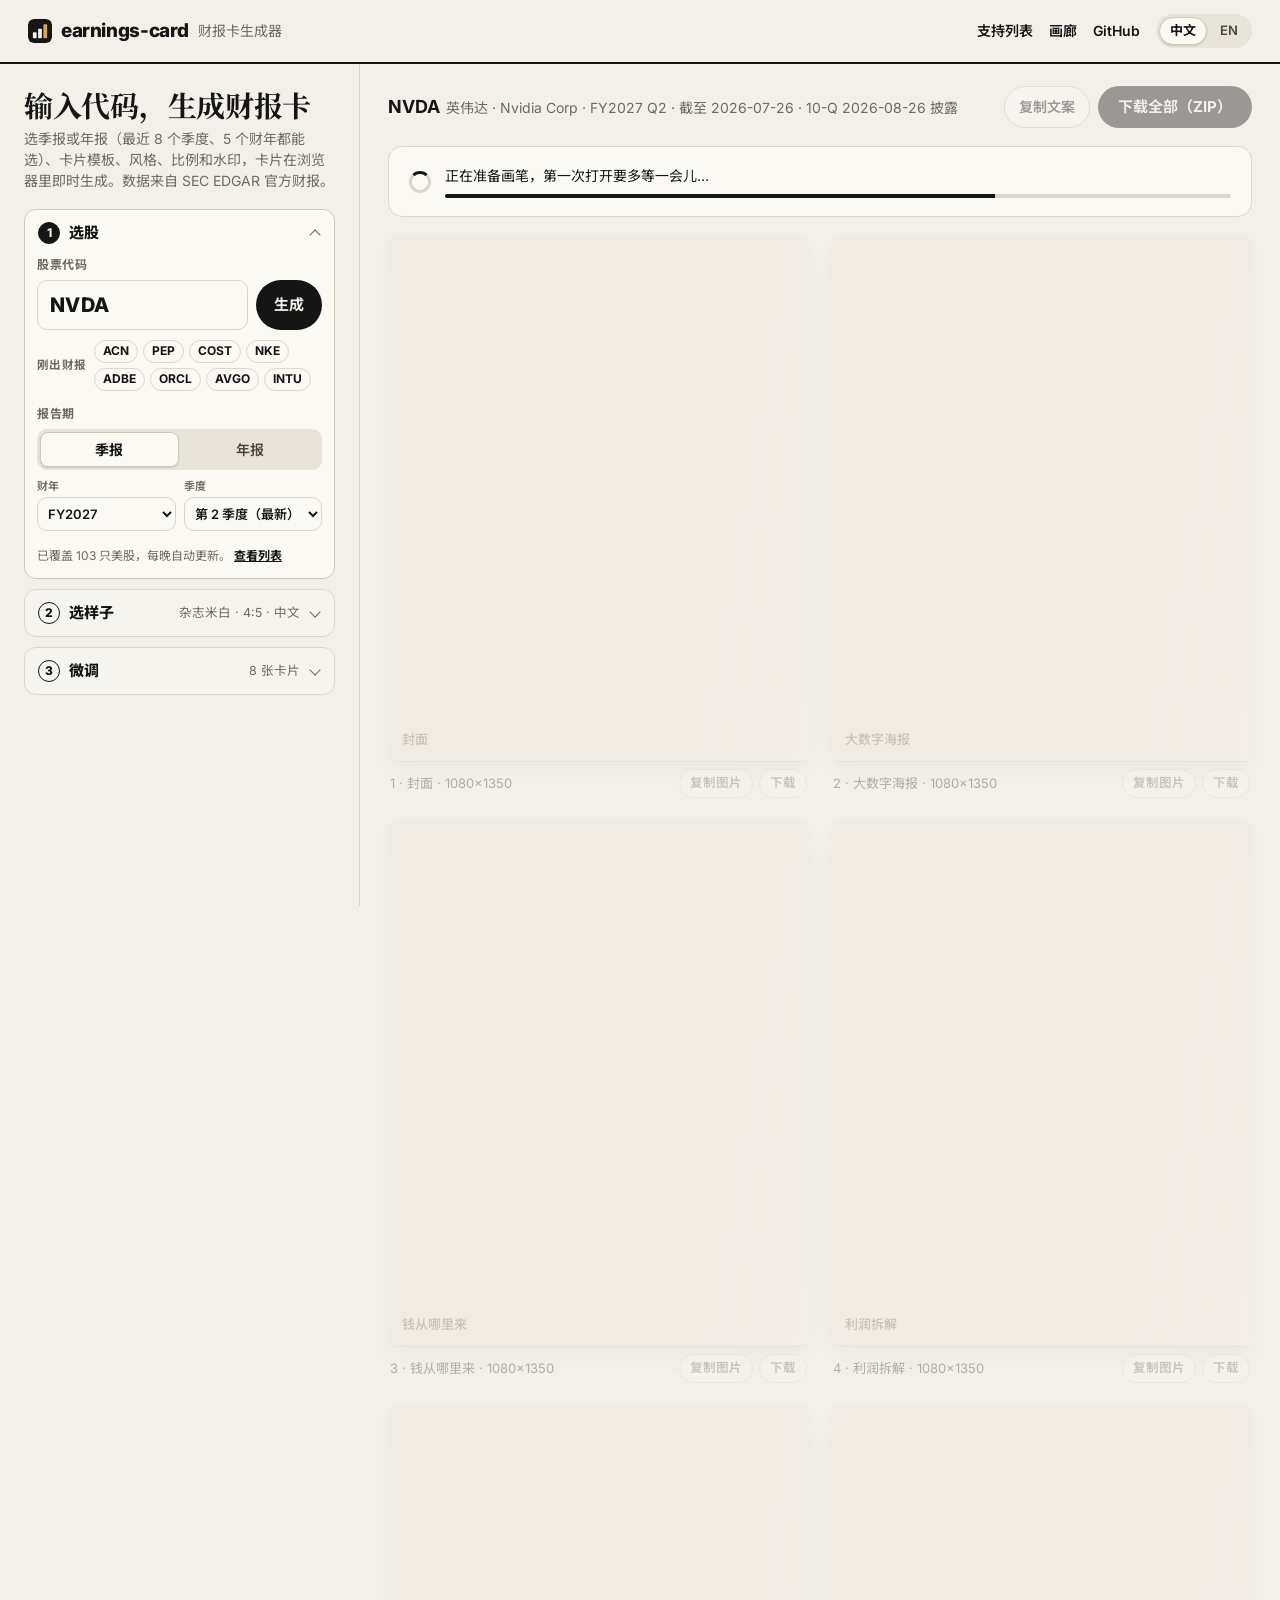
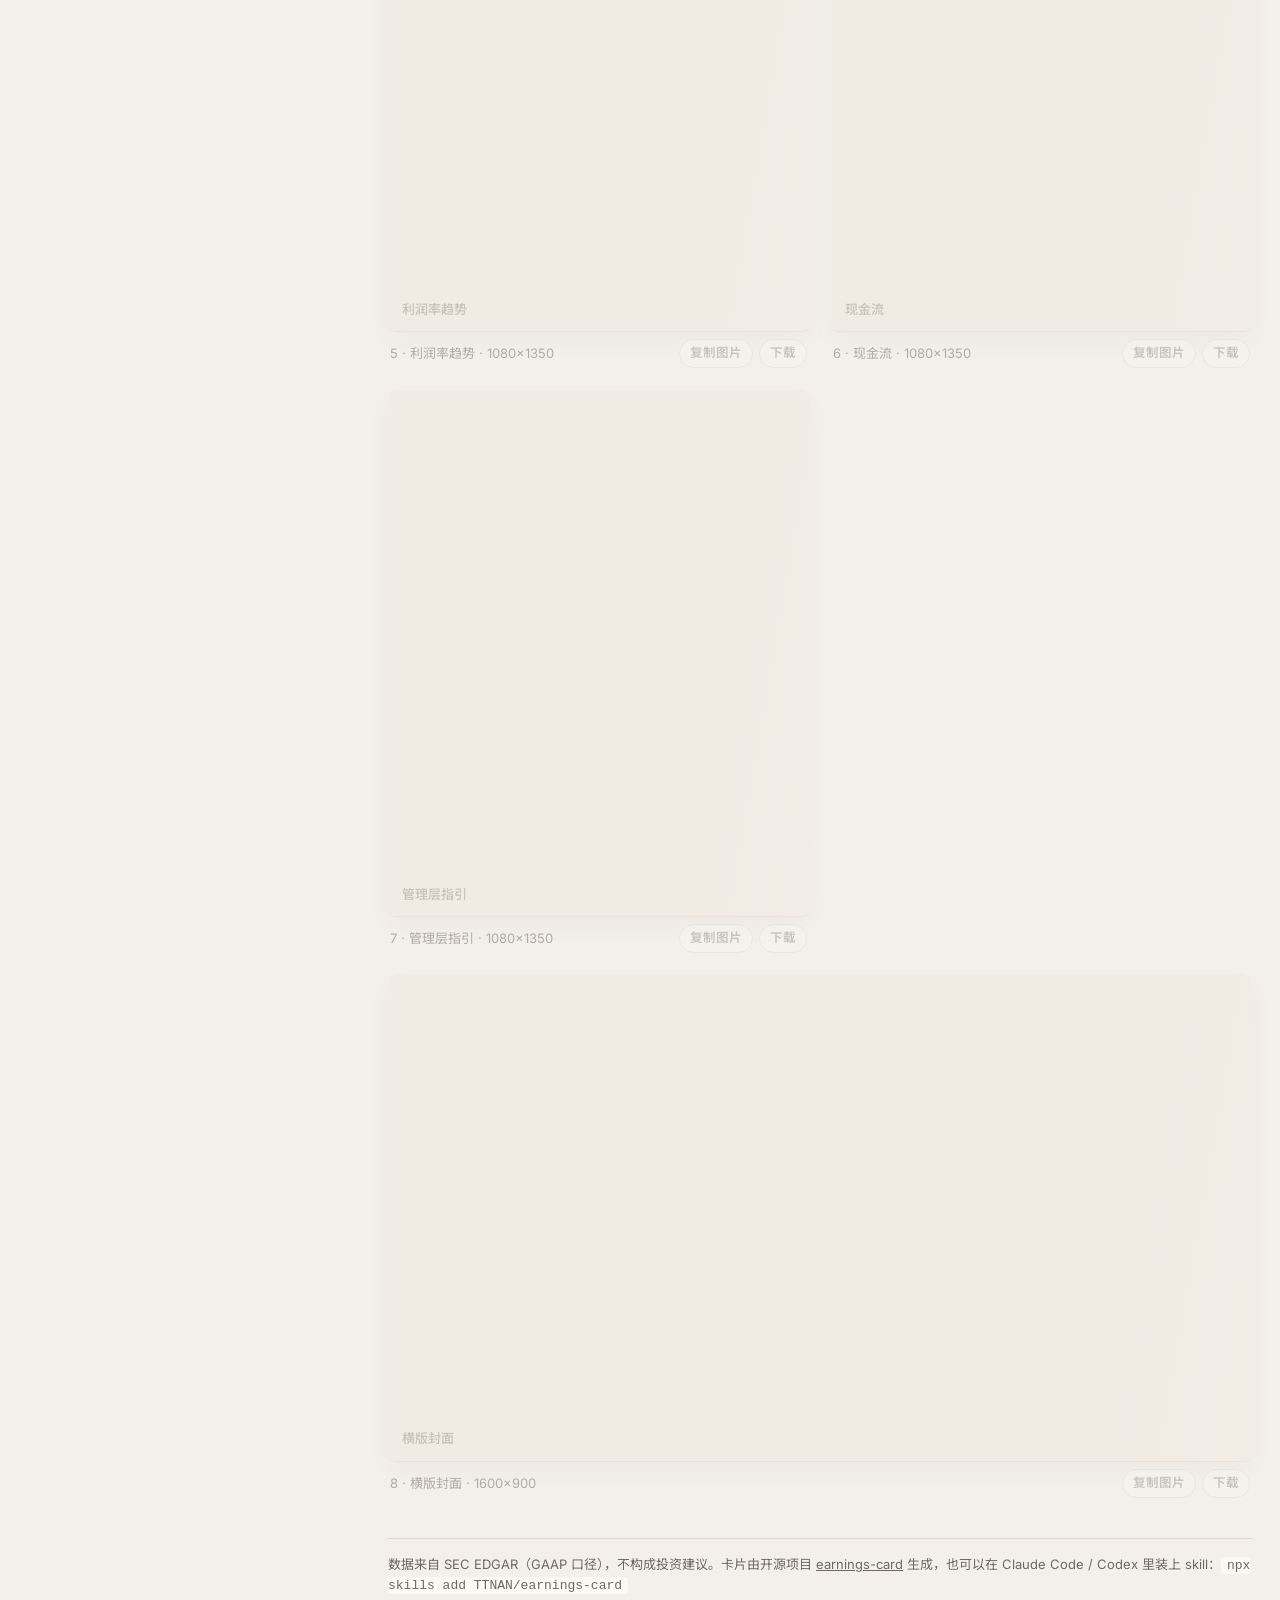
==== commit c605f525: "web: 3-step panel, style thumbnails (8 main + 4 more), just-reported + earnings calendar, lighter se" ====
--- a/docs/index.html
+++ b/docs/index.html
@@ -5,9 +5,26 @@
 <meta name="viewport" content="width=device-width,initial-scale=1">
 <title>earnings-card · 财报卡生成器</title>
 <meta name="description" content="输入美股代码，选季报或年报（可选历史财年/季度）、风格、比例和水印，在浏览器里即时生成财报卡。数据来自 SEC EDGAR。Type a US ticker and get shareable earnings cards instantly.">
+<link rel="canonical" href="https://earningscard.tech/">
+<meta property="og:type" content="website">
+<meta property="og:site_name" content="earnings-card">
+<meta property="og:url" content="https://earningscard.tech/">
 <meta property="og:title" content="earnings-card · 财报卡生成器">
-<meta property="og:description" content="Type a ticker, get a set of earnings cards from SEC filings. Free, open source, runs in your browser.">
-<meta property="og:image" content="https://ttnan.github.io/earnings-card/gallery/cards/en/NVDA-7-wide.webp">
+<meta property="og:description" content="输入美股代码，一键生成可分享的财报卡：季报、年报、12 种风格、4 种比例，数据来自 SEC EDGAR。免费开源。">
+<meta property="og:image" content="https://earningscard.tech/og.png">
+<meta property="og:image:width" content="1200">
+<meta property="og:image:height" content="630">
+<meta property="og:image:alt" content="earnings-card：输入美股代码，一键生成财报卡（NVDA 封面示例）">
+<meta property="og:locale" content="zh_CN">
+<meta property="og:locale:alternate" content="en_US">
+<meta name="twitter:card" content="summary_large_image">
+<meta name="twitter:title" content="earnings-card · 财报卡生成器">
+<meta name="twitter:description" content="Type a US ticker, get shareable earnings cards from SEC filings. Free, open source, runs in your browser.">
+<meta name="twitter:image" content="https://earningscard.tech/og.png">
+<link rel="icon" href="favicon.svg" type="image/svg+xml">
+<link rel="icon" href="favicon-32.png" type="image/png" sizes="32x32">
+<link rel="apple-touch-icon" href="apple-touch-icon.png">
+<meta name="theme-color" content="#F3F0EA">
 <link rel="preconnect" href="https://fonts.googleapis.com">
 <link rel="preconnect" href="https://fonts.gstatic.com" crossorigin>
 <link rel="preconnect" href="https://cdn.jsdelivr.net" crossorigin>
@@ -17,7 +34,7 @@
 </head>
 <body>
 <header class="top">
-  <a class="brand" href="./"><b>earnings-card</b><span data-i="brand"></span></a>
+  <a class="brand" href="./"><img class="mark" src="favicon.svg" alt="" width="24" height="24"><b>earnings-card</b><span data-i="brand"></span></a>
   <nav>
     <a href="tickers/" id="navTickers" data-i="tickerList"></a>
     <a href="gallery/" data-i="gallery"></a>
@@ -31,54 +48,68 @@
     <h1 data-i="title"></h1>
     <p class="lede" data-i="lede"></p>
 
-    <div class="field">
-      <label for="ticker" class="lab" data-i="ticker"></label>
-      <div class="tkrow">
-        <div class="ac">
-          <input id="ticker" autocomplete="off" spellcheck="false" maxlength="12" value="NVDA" role="combobox" aria-autocomplete="list" aria-controls="sugg" aria-expanded="false">
-          <ul id="sugg" role="listbox" hidden></ul>
+    <details class="step" id="step1" open>
+      <summary><i>1</i><b data-i="step1"></b><em class="sum" id="sum1"></em></summary>
+      <div class="field">
+        <label for="ticker" class="lab" data-i="ticker"></label>
+        <div class="tkrow">
+          <div class="ac">
+            <input id="ticker" autocomplete="off" spellcheck="false" maxlength="12" value="NVDA" role="combobox" aria-autocomplete="list" aria-controls="sugg" aria-expanded="false">
+            <ul id="sugg" role="listbox" hidden></ul>
+          </div>
+          <button class="primary go" id="go" data-i="generate"></button>
         </div>
-        <button class="primary go" id="go" data-i="generate"></button>
+        <p id="tkerr" class="tkerr" role="alert" hidden></p>
+        <p id="tknote" class="tknote" hidden></p>
+        <div id="recent" class="recent" hidden></div>
       </div>
-      <p id="tkerr" class="tkerr" role="alert" hidden></p>
-      <p id="tknote" class="tknote" hidden></p>
-      <div id="recent" class="recent" hidden></div>
+
+      <div class="quick" id="quick">
+        <div class="qrow" id="qFiled" hidden><small data-i="justFiled"></small><div class="qchips" id="filedChips"></div></div>
+        <details class="qcal" id="qCal" hidden>
+          <summary><small data-i="calendar"></small><span class="qnext" id="calNext"></span></summary>
+          <div class="callist" id="calList"></div>
+        </details>
+      </div>
+
+      <div class="field"><span data-i="period"></span>
+        <div class="seg" id="period"><button data-v="quarter" data-i="quarter"></button><button data-v="annual" data-i="annual"></button></div>
+        <div class="pp" id="pp" hidden>
+          <label><small id="fyLab"></small><select id="fy"></select></label>
+          <label><small id="fqLab"></small><select id="fq"></select></label>
+        </div>
+      </div>
       <small id="coverage" class="hint"></small>
-    </div>
+    </details>
 
-    <div class="field"><span data-i="period"></span>
-      <div class="seg" id="period"><button data-v="quarter" data-i="quarter"></button><button data-v="annual" data-i="annual"></button></div>
-      <div class="pp" id="pp" hidden>
-        <label><small id="fyLab"></small><select id="fy"></select></label>
-        <label><small id="fqLab"></small><select id="fq"></select></label>
+    <details class="step" id="step2">
+      <summary><i>2</i><b data-i="step2"></b><em class="sum" id="sum2"></em></summary>
+      <div class="field"><span data-i="style"></span>
+        <div class="swatches" id="styles"></div>
+        <details class="morest" id="moreStyles"><summary data-i="moreStyles"></summary><div class="swatches" id="styles2"></div></details>
       </div>
-    </div>
 
-    <div class="field"><span data-i="ratio"></span>
-      <div class="seg" id="ratio"><button data-v="4:5">4:5</button><button data-v="1:1">1:1</button><button data-v="9:16">9:16</button><button data-v="16:9">16:9</button></div>
-      <small class="hint" id="ratiohint"></small>
-    </div>
+      <div class="field"><span data-i="ratio"></span>
+        <div class="seg" id="ratio"><button data-v="4:5">4:5</button><button data-v="1:1">1:1</button><button data-v="9:16">9:16</button><button data-v="16:9">16:9</button></div>
+        <small class="hint" id="ratiohint"></small>
+      </div>
 
-    <div class="field"><span data-i="style"></span>
-      <div class="swatches" id="styles"></div>
-    </div>
+      <div class="field"><span data-i="cardLang"></span>
+        <div class="seg" id="lang"><button data-v="zh">中文</button><button data-v="en">English</button></div>
+      </div>
+    </details>
 
-    <div class="field"><span data-i="cardLang"></span>
-      <div class="seg" id="lang"><button data-v="zh">中文</button><button data-v="en">English</button></div>
-    </div>
+    <details class="step" id="step3">
+      <summary><i>3</i><b data-i="step3"></b><em class="sum" id="sum3"></em></summary>
+      <div class="field"><label for="headline" class="lab" data-i="headline"></label>
+        <input id="headline" maxlength="60" data-ph="headlinePh">
+        <div class="ideas" id="ideas" hidden></div>
+        <small class="hint" data-i="headlineHint"></small>
+      </div>
 
-    <div class="field"><label for="headline" class="lab" data-i="headline"></label>
-      <input id="headline" maxlength="60" data-ph="headlinePh">
-      <div class="ideas" id="ideas" hidden></div>
-      <small class="hint" data-i="headlineHint"></small>
-    </div>
-
-    <div class="field"><span data-i="cards"></span>
-      <div class="checks" id="cards"></div>
-    </div>
-
-    <details class="more" id="more">
-      <summary data-i="more"></summary>
+      <div class="field"><span data-i="cards"></span>
+        <div class="checks" id="cards"></div>
+      </div>
 
       <div class="field"><span data-i="extraCards"></span>
         <div class="checks" id="cards2"></div>
@@ -127,7 +158,8 @@
     </div>
     <details class="capbox" id="capbox" hidden><summary data-i="captionShow"></summary><textarea id="caption" rows="8" spellcheck="false"></textarea></details>
     <div id="status" class="status" role="status" aria-live="polite"><div class="spinner"></div>
-      <div class="stx"><p id="statusText"></p><div class="prog" id="prog" hidden><i id="progBar"></i></div></div>
+      <div class="stx"><p id="statusText"></p><div class="prog" id="prog" hidden><i id="progBar"></i></div>
+        <details class="sdetail" id="statusDetail" hidden><summary data-i="details"></summary><code id="statusDetailText"></code></details></div>
       <button class="ghost" id="retry" hidden data-i="retry"></button>
     </div>
     <div id="grid" class="grid"></div>
--- a/docs/app.css
+++ b/docs/app.css
@@ -1,4 +1,6 @@
-:root{--paper:#F3F0EA;--card:#FBF9F4;--ink:#151515;--mute:#6F6A60;--line:#DDD7CB;--gold:#8C6A3F;--up:#1E7A4C;--down:#B5403A}
+:root{--paper:#F3F0EA;--card:#FBF9F4;--ink:#151515;--mute:#6F6A60;--line:#DDD7CB;--gold:#8C6A3F;--up:#1E7A4C;--down:#B5403A;
+  --soft:#E9E4DA;--soft-ink:#4A463F;--serif:"Noto Serif SC","Source Serif 4","Songti SC",STSong,Georgia,serif}
+:lang(en){--serif:"Source Serif 4","Noto Serif SC",Georgia,serif}
 *{box-sizing:border-box}
 [hidden]{display:none!important}
 html,body{margin:0}
@@ -7,7 +9,8 @@
 a{color:inherit}
 
 .top{display:flex;justify-content:space-between;align-items:center;gap:16px;padding:14px 28px;border-bottom:2px solid var(--ink);background:var(--paper);position:sticky;top:0;z-index:5}
-.brand{text-decoration:none;display:flex;align-items:baseline;gap:10px}
+.brand{text-decoration:none;display:flex;align-items:center;gap:9px}
+.brand .mark{width:24px;height:24px;flex:none;border-radius:6px}
 .brand b{font-size:19px;letter-spacing:-.02em;font-weight:800}
 .brand span{color:var(--mute);font-size:14px}
 .top nav{display:flex;align-items:center;gap:16px;font-size:14px}
@@ -16,7 +19,7 @@
 
 .app{display:grid;grid-template-columns:360px 1fr;min-height:calc(100vh - 58px)}
 .panel{border-right:1px solid var(--line);padding:24px 24px 48px;position:sticky;top:58px;height:calc(100vh - 58px);overflow-y:auto}
-.panel h1{font-size:28px;line-height:1.1;letter-spacing:-.02em;margin:0 0 6px;font-weight:800}
+.panel h1{font-family:var(--serif);font-size:29px;line-height:1.2;letter-spacing:-.01em;margin:0 0 6px;font-weight:700}
 .lede{color:var(--mute);margin:0 0 18px;font-size:14px}
 .field{display:block;margin:0 0 16px}
 .field>span,.field>.lab,.field>summary{display:block;font-size:12px;font-weight:700;letter-spacing:.06em;text-transform:uppercase;color:var(--mute);margin-bottom:6px}
@@ -36,26 +39,38 @@
 #sugg li span{color:var(--mute);font-size:13px;white-space:nowrap;overflow:hidden;text-overflow:ellipsis}
 #sugg li.on,#sugg li:hover{background:var(--paper)}
 
-.seg{display:flex;border:1.5px solid var(--ink);border-radius:10px;overflow:hidden}
-.seg button{flex:1;border:0;background:none;padding:7px 6px;cursor:pointer;font-size:14px;font-weight:600;white-space:nowrap}
-.seg button+button{border-left:1.5px solid var(--ink)}
-.seg button.on{background:var(--ink);color:var(--paper)}
+/* segmented controls: secondary, a soft track with the chosen option raised (solid dark is kept for Generate / ZIP) */
+.seg{display:flex;gap:2px;background:var(--soft);border-radius:10px;padding:3px}
+.seg button{flex:1;border:1px solid transparent;background:none;border-radius:8px;padding:6px 6px;cursor:pointer;font-size:14px;font-weight:600;white-space:nowrap;color:var(--soft-ink)}
+.seg button:hover:not(.on):not(:disabled){color:var(--ink);background:#ffffff80}
+.seg button.on{background:var(--card);color:var(--ink);border-color:#CFC8BA;box-shadow:0 1px 2px #0000001f;font-weight:700}
 .seg.small{border-radius:999px}
-.seg.small button{padding:4px 11px;font-size:13px}
+.seg.small button{padding:3px 10px;font-size:13px;border-radius:999px}
+:focus-visible{outline:2px solid var(--ink);outline-offset:2px}
+.seg button:focus-visible,.sw:focus-visible,.chip:focus-visible{outline:2px solid var(--gold);outline-offset:1px}
 
 .pp{display:flex;gap:8px;margin-top:8px}
 .pp[hidden]{display:none}
 .pp label{flex:1;display:flex;flex-direction:column;gap:3px;min-width:0}
 .pp label small{font-size:11px;color:var(--mute);font-weight:600}
 .pp label small[hidden],.pp select[hidden]{display:none}
-.pp select{width:100%;border:1.5px solid var(--line);background:var(--card);border-radius:10px;padding:7px 10px;font:inherit;font-size:14px;font-weight:600;color:var(--ink);cursor:pointer}
+.pp select{width:100%;border:1.5px solid var(--line);background:var(--card);border-radius:10px;padding:7px 6px;font:inherit;font-size:13px;font-weight:600;color:var(--ink);cursor:pointer}
 .pp select:focus{outline:none;border-color:var(--ink)}
-.swatches{display:grid;grid-template-columns:repeat(3,1fr);gap:8px}
-.sw{border:1.5px solid var(--line);border-radius:10px;padding:0;background:none;cursor:pointer;overflow:hidden;text-align:left}
-.sw i{display:flex;align-items:flex-end;gap:4px;height:40px;padding:8px}
-.sw i b{display:block;width:8px;border-radius:2px}
-.sw em{display:block;font-style:normal;font-size:12px;font-weight:600;padding:5px 8px;border-top:1px solid var(--line);background:var(--card)}
-.sw.on{border-color:var(--ink);box-shadow:0 0 0 1.5px var(--ink)}
+.swatches{display:grid;grid-template-columns:repeat(4,1fr);gap:8px}
+.sw{position:relative;border:1.5px solid var(--line);border-radius:9px;padding:0;background:var(--card);cursor:pointer;overflow:hidden;text-align:left;transition:border-color .12s,transform .12s}
+.sw:hover{border-color:#A9A194}
+.sw img{display:block;width:100%;height:auto;aspect-ratio:4/5}
+.sw em{display:block;font-style:normal;font-size:11px;font-weight:600;padding:4px 3px;text-align:center;letter-spacing:-.01em;border-top:1px solid var(--line);white-space:nowrap;overflow:hidden;text-overflow:ellipsis}
+.sw .rec{position:absolute;top:4px;left:4px;background:var(--gold);color:#fff;font-size:10px;font-weight:700;line-height:1;padding:3px 5px;border-radius:4px;letter-spacing:.02em}
+.sw.on{border-color:var(--ink);box-shadow:0 0 0 2px var(--ink)}
+.sw.on em{background:var(--ink);color:var(--paper);border-top-color:var(--ink)}
+.sw.on::after{content:"✓";position:absolute;top:4px;right:4px;width:18px;height:18px;border-radius:50%;background:var(--ink);color:var(--paper);font-size:11px;font-weight:800;display:flex;align-items:center;justify-content:center}
+.morest{margin-top:8px}
+.morest>summary{cursor:pointer;font-size:13px;font-weight:600;color:var(--soft-ink);list-style:none;display:inline-block;padding:2px 0}
+.morest>summary::-webkit-details-marker{display:none}
+.morest>summary::after{content:" ▾";font-size:11px}
+.morest[open]>summary::after{content:" ▴"}
+.morest .swatches{margin-top:8px}
 
 .colors{display:grid;gap:8px;padding-top:4px}
 .colors label{display:flex;align-items:center;gap:8px;font-size:14px}
@@ -76,6 +91,7 @@
 .meta{font-size:14px;color:var(--mute)}
 .meta b{color:var(--ink);font-size:18px;margin-right:6px}
 .primary{background:var(--ink);color:var(--paper);border:0;border-radius:999px;padding:10px 20px;font-weight:700;cursor:pointer}
+.primary:hover:not(:disabled){background:#2B2A27}
 .primary:disabled{opacity:.4;cursor:default}
 
 .status{display:flex;align-items:center;gap:14px;padding:18px 20px;border:1.5px solid var(--line);border-radius:14px;background:var(--card);margin-bottom:18px}
@@ -96,8 +112,8 @@
 .tile figcaption{display:flex;justify-content:space-between;align-items:center;gap:8px;flex-wrap:wrap;padding:8px 2px 0;font-size:13px;color:var(--mute)}
 .tile figcaption>span:first-child{flex:1 1 120px;min-width:0;white-space:nowrap;overflow:hidden;text-overflow:ellipsis}
 .tbtn{display:flex;gap:6px;flex:none}
-.tile figcaption button{border:1.5px solid var(--ink);background:none;border-radius:999px;padding:4px 10px;white-space:nowrap;font-size:13px;font-weight:700;cursor:pointer}
-.tile figcaption button:hover:not(:disabled){background:var(--ink);color:var(--paper)}
+.tile figcaption button{border:1px solid #C9C2B5;background:var(--card);color:var(--ink);border-radius:999px;padding:4px 10px;white-space:nowrap;font-size:12.5px;font-weight:600;cursor:pointer}
+.tile figcaption button:hover:not(:disabled){border-color:var(--ink);background:#fff}
 .tile figcaption button:disabled{opacity:.4;cursor:default}
 .foot{margin-top:40px;padding-top:16px;border-top:1px solid var(--line);color:var(--mute);font-size:13px}
 .foot code{background:var(--card);padding:1px 6px;border-radius:4px}
@@ -120,16 +136,11 @@
 .hint.warn{color:var(--down)}
 
 /* more settings */
-.more{border-top:1px solid var(--line);margin:4px 0 0;padding-top:12px}
-.more>summary{cursor:pointer;list-style:none;font-size:13px;font-weight:800;letter-spacing:.06em;text-transform:uppercase;margin-bottom:12px}
-.more>summary::-webkit-details-marker{display:none}
-.more>summary::before{content:"+ "}
-.more[open]>summary::before{content:"– "}
 .colors .toggle input{accent-color:var(--ink)}
 .presets{display:flex;gap:8px;align-items:center;flex-wrap:wrap}
 .presets select{flex:1;min-width:0;border:1.5px solid var(--line);background:var(--card);border-radius:10px;padding:7px 10px;font-size:14px}
-.ghost{border:1.5px solid var(--ink);background:none;border-radius:999px;padding:8px 14px;font-weight:700;cursor:pointer;font-size:14px;white-space:nowrap}
-.ghost:hover:not(:disabled){background:var(--ink);color:var(--paper)}
+.ghost{border:1px solid #C9C2B5;background:var(--card);color:var(--ink);border-radius:999px;padding:8px 14px;font-weight:600;cursor:pointer;font-size:14px;white-space:nowrap}
+.ghost:hover:not(:disabled){border-color:var(--ink);background:#fff}
 .ghost:disabled{opacity:.4;cursor:default}
 
 /* preview bar, caption, progress, skeletons */
@@ -154,9 +165,8 @@
 
 @media (max-width:900px){
   .app{display:block}
-  .swatches{display:flex;overflow-x:auto;gap:8px;padding:2px 2px 8px;margin:0 -2px;scroll-snap-type:x proximity;-webkit-overflow-scrolling:touch;scrollbar-width:thin}
-  .sw{flex:0 0 92px;scroll-snap-align:start}
-  .sw i{height:34px}
+  .swatches{display:flex;overflow-x:auto;gap:8px;padding:3px 3px 8px;margin:0 -3px;scroll-snap-type:x proximity;-webkit-overflow-scrolling:touch;scrollbar-width:thin}
+  .sw{flex:0 0 76px;scroll-snap-align:start}
   .panel{position:static;height:auto;border-right:0;border-bottom:1px solid var(--line);padding:20px 18px 8px}
   .preview{padding:18px}
   .top{padding:12px 18px;position:static}
@@ -173,3 +183,54 @@
   .grid.r916 .tbtn button{padding:4px 8px}
 }
 .seg button:disabled{opacity:.35;cursor:not-allowed}
+
+/* the three steps */
+.step{border:1px solid var(--line);border-radius:12px;background:#FBF9F466;margin:0 0 10px}
+.step>summary{display:flex;align-items:center;gap:9px;padding:11px 13px;cursor:pointer;list-style:none;min-height:46px}
+.step>summary::-webkit-details-marker{display:none}
+.step>summary i{flex:none;width:22px;height:22px;border-radius:50%;border:1.5px solid var(--ink);font-style:normal;font-size:12px;font-weight:800;display:flex;align-items:center;justify-content:center}
+.step[open]>summary i{background:var(--ink);color:var(--paper)}
+.step>summary b{font-size:15px;font-weight:800;flex:none}
+.step>summary .sum{flex:1;min-width:0;font-style:normal;font-size:12.5px;color:var(--mute);white-space:nowrap;overflow:hidden;text-overflow:ellipsis;text-align:right}
+.step[open]>summary .sum{visibility:hidden}
+.step>summary::after{content:"";flex:none;width:7px;height:7px;border-right:1.5px solid var(--mute);border-bottom:1.5px solid var(--mute);transform:rotate(45deg);margin:-3px 2px 0 2px;transition:transform .15s}
+.step[open]>summary::after{transform:rotate(-135deg);margin-top:3px}
+.step>.field,.step>.quick,.step>.hint{margin-left:12px;margin-right:12px}
+.step>.field:last-child,.step>.hint:last-child{margin-bottom:13px}
+.step[open]{background:var(--card);border-color:#CFC8BA}
+
+/* quick entries */
+.quick{margin-top:-6px;margin-bottom:14px;display:grid;gap:7px}
+.qrow,.qcal>summary{display:flex;align-items:center;gap:8px;min-width:0}
+.qrow small,.qcal small{flex:none;font-size:11.5px;font-weight:700;color:var(--mute);letter-spacing:.03em}
+.qchips{display:flex;flex-wrap:wrap;gap:5px;min-width:0}
+.chip.qc{padding:2px 8px;font-size:12px;position:relative}
+.chip.qc.on{border-color:var(--ink);background:var(--ink);color:var(--paper)}
+.qcal>summary{cursor:pointer;list-style:none}
+.qcal>summary::-webkit-details-marker{display:none}
+.qcal>summary::after{content:"▾";font-size:11px;color:var(--mute);flex:none}
+.qcal[open]>summary::after{content:"▴"}
+.qnext{flex:1;min-width:0;font-size:12px;color:var(--soft-ink);white-space:nowrap;overflow:hidden;text-overflow:ellipsis}
+.qnext b{color:var(--ink)}
+.callist{margin-top:7px;max-height:220px;overflow-y:auto;display:grid;gap:6px;padding:8px;border-radius:10px;background:var(--paper)}
+.calday{display:flex;gap:8px;align-items:flex-start}
+.cald{flex:none;width:64px;font-size:12px;font-weight:700;padding-top:3px}
+.callist .qchips{flex-wrap:wrap;overflow:visible}
+.tm{display:inline-block;width:6px;height:6px;border-radius:50%;margin-left:4px;vertical-align:1px}
+.tm.bmo{background:#D9A65E}.tm.amc{background:#4A5A7A}
+
+/* status details (errors only) */
+.sdetail{margin-top:6px;font-size:12px;color:var(--mute)}
+.sdetail summary{cursor:pointer;font-weight:600}
+.sdetail code{display:block;margin-top:4px;white-space:pre-wrap;word-break:break-all;font-size:11px;max-height:120px;overflow:auto}
+.skel span{color:#9C9588;font-weight:500}
+.callegend{display:flex;gap:12px;font-size:11px;color:var(--mute);padding-top:2px}
+.morest>summary::before{content:none}
+@media (max-width:900px){
+  .qrow .qchips{flex-wrap:nowrap;overflow-x:auto;scrollbar-width:none;padding:1px 0 2px;-webkit-overflow-scrolling:touch;mask-image:linear-gradient(90deg,#000 88%,transparent)}
+  .qrow .qchips::-webkit-scrollbar{display:none}
+  .qc{flex:none}
+  .step>summary{min-height:48px}
+}
+.qrow .qchips{flex:1 1 0}
+.quick{grid-template-columns:minmax(0,1fr)}
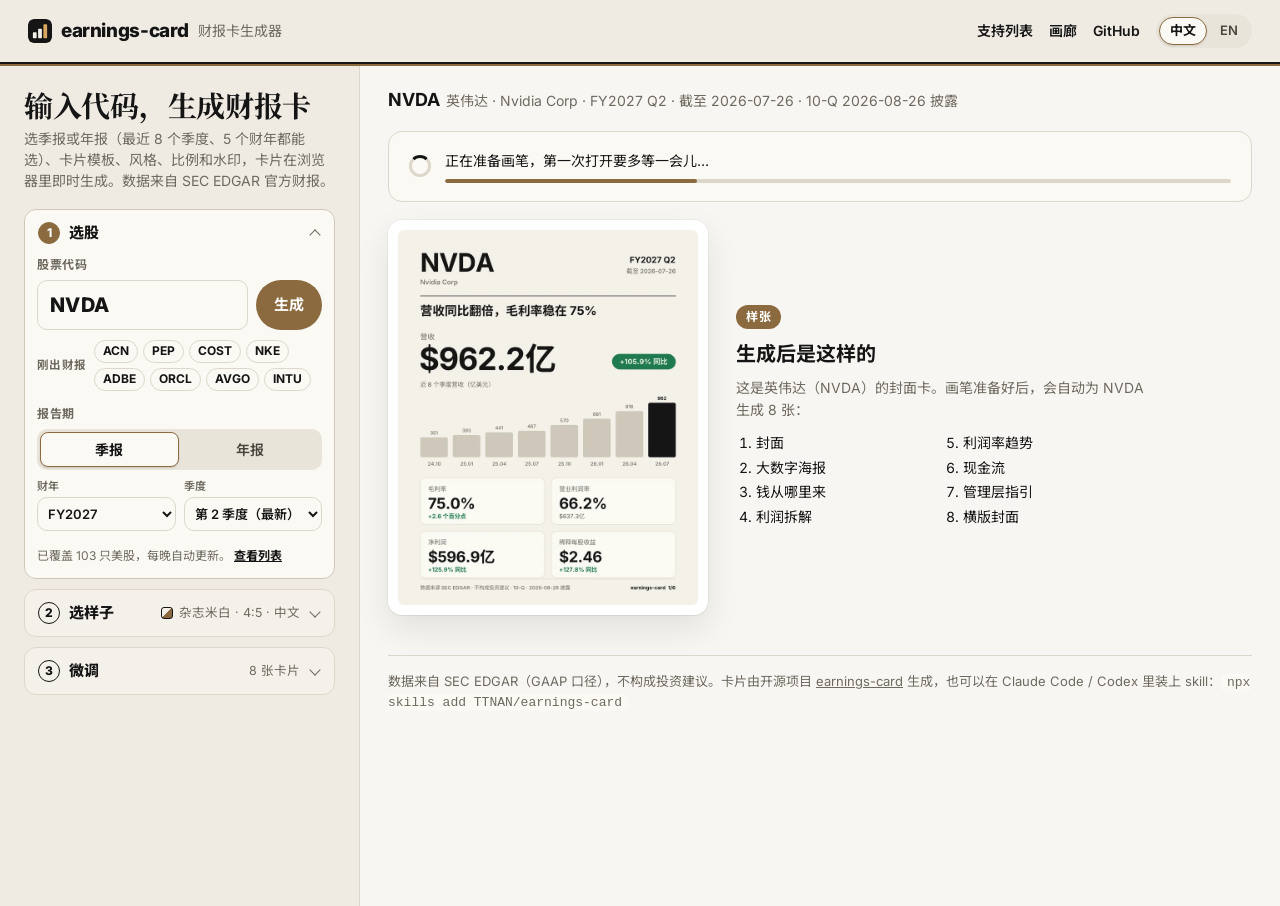
==== commit 9aa5c5bb: "web: raised white mats on a lighter preview stage, page tint from the chosen style, fonts that reall" ====
--- a/docs/index.html
+++ b/docs/index.html
@@ -29,7 +29,7 @@
 <link rel="preconnect" href="https://fonts.gstatic.com" crossorigin>
 <link rel="preconnect" href="https://cdn.jsdelivr.net" crossorigin>
 <!-- the card fonts: canvas measures with them, the preview draws with them, PNG export embeds subsets of them -->
-<link rel="stylesheet" href="https://fonts.googleapis.com/css2?family=Inter:wght@400;500;600;700;800&family=Noto+Sans+SC:wght@400;500;600;700;800&family=Source+Serif+4:wght@400;500;600;700;800&family=Noto+Serif+SC:wght@400;500;600;700;800&family=JetBrains+Mono:wght@400;500;600;700;800&display=swap">
+<link rel="stylesheet" href="https://fonts.googleapis.com/css2?family=Inter:wght@400;500;600;700;800;900&family=Noto+Sans+SC:wght@400;500;600;700;800;900&family=Source+Serif+4:wght@400;500;600;700;800;900&family=Noto+Serif+SC:wght@400;500;600;700;800;900&family=JetBrains+Mono:wght@400;500;600;700;800&display=swap">
 <link rel="stylesheet" href="app.css">
 </head>
 <body>
--- a/docs/app.css
+++ b/docs/app.css
@@ -1,14 +1,14 @@
-:root{--paper:#F3F0EA;--card:#FBF9F4;--ink:#151515;--mute:#6F6A60;--line:#DDD7CB;--gold:#8C6A3F;--up:#1E7A4C;--down:#B5403A;
+:root{--paper:#F3F0EA;--stage:#F9F8F4;--accent:#151515;--accent-soft:#E6E0D4;--card:#FBF9F4;--ink:#151515;--mute:#6F6A60;--line:#DDD7CB;--gold:#8C6A3F;--up:#1E7A4C;--down:#B5403A;
   --soft:#E9E4DA;--soft-ink:#4A463F;--serif:"Noto Serif SC","Source Serif 4","Songti SC",STSong,Georgia,serif}
 :lang(en){--serif:"Source Serif 4","Noto Serif SC",Georgia,serif}
 *{box-sizing:border-box}
 [hidden]{display:none!important}
 html,body{margin:0}
-body{background:var(--paper);color:var(--ink);font:15px/1.5 Inter,"Noto Sans SC",-apple-system,BlinkMacSystemFont,"PingFang SC","Microsoft YaHei",sans-serif;-webkit-font-smoothing:antialiased}
+body{background:var(--paper);transition:background-color .35s;color:var(--ink);font:15px/1.5 Inter,"Noto Sans SC",-apple-system,BlinkMacSystemFont,"PingFang SC","Microsoft YaHei",sans-serif;-webkit-font-smoothing:antialiased}
 button,input,select,textarea{font:inherit;color:inherit}
 a{color:inherit}
 
-.top{display:flex;justify-content:space-between;align-items:center;gap:16px;padding:14px 28px;border-bottom:2px solid var(--ink);background:var(--paper);position:sticky;top:0;z-index:5}
+.top{display:flex;justify-content:space-between;align-items:center;gap:16px;padding:14px 28px;border-bottom:2px solid var(--ink);box-shadow:0 2px 0 var(--accent);background:var(--paper);transition:background-color .35s;position:sticky;top:0;z-index:5}
 .brand{text-decoration:none;display:flex;align-items:center;gap:9px}
 .brand .mark{width:24px;height:24px;flex:none;border-radius:6px}
 .brand b{font-size:19px;letter-spacing:-.02em;font-weight:800}
@@ -43,11 +43,11 @@
 .seg{display:flex;gap:2px;background:var(--soft);border-radius:10px;padding:3px}
 .seg button{flex:1;border:1px solid transparent;background:none;border-radius:8px;padding:6px 6px;cursor:pointer;font-size:14px;font-weight:600;white-space:nowrap;color:var(--soft-ink)}
 .seg button:hover:not(.on):not(:disabled){color:var(--ink);background:#ffffff80}
-.seg button.on{background:var(--card);color:var(--ink);border-color:#CFC8BA;box-shadow:0 1px 2px #0000001f;font-weight:700}
+.seg button.on{background:var(--card);color:var(--ink);border-color:var(--accent);box-shadow:0 1px 2px #0000001f;font-weight:700}
 .seg.small{border-radius:999px}
 .seg.small button{padding:3px 10px;font-size:13px;border-radius:999px}
 :focus-visible{outline:2px solid var(--ink);outline-offset:2px}
-.seg button:focus-visible,.sw:focus-visible,.chip:focus-visible{outline:2px solid var(--gold);outline-offset:1px}
+.seg button:focus-visible,.sw:focus-visible,.chip:focus-visible{outline:2px solid var(--accent);outline-offset:1px}
 
 .pp{display:flex;gap:8px;margin-top:8px}
 .pp[hidden]{display:none}
@@ -61,10 +61,10 @@
 .sw:hover{border-color:#A9A194}
 .sw img{display:block;width:100%;height:auto;aspect-ratio:4/5}
 .sw em{display:block;font-style:normal;font-size:11px;font-weight:600;padding:4px 3px;text-align:center;letter-spacing:-.01em;border-top:1px solid var(--line);white-space:nowrap;overflow:hidden;text-overflow:ellipsis}
-.sw .rec{position:absolute;top:4px;left:4px;background:var(--gold);color:#fff;font-size:10px;font-weight:700;line-height:1;padding:3px 5px;border-radius:4px;letter-spacing:.02em}
-.sw.on{border-color:var(--ink);box-shadow:0 0 0 2px var(--ink)}
-.sw.on em{background:var(--ink);color:var(--paper);border-top-color:var(--ink)}
-.sw.on::after{content:"✓";position:absolute;top:4px;right:4px;width:18px;height:18px;border-radius:50%;background:var(--ink);color:var(--paper);font-size:11px;font-weight:800;display:flex;align-items:center;justify-content:center}
+.sw .rec{position:absolute;top:4px;left:4px;background:var(--accent);color:#fff;font-size:10px;font-weight:700;line-height:1;padding:3px 5px;border-radius:4px;letter-spacing:.02em}
+.sw.on{border-color:var(--accent);box-shadow:0 0 0 2px var(--accent)}
+.sw.on em{background:var(--accent);color:#fff;border-top-color:var(--accent)}
+.sw.on::after{content:"✓";position:absolute;top:4px;right:4px;width:18px;height:18px;border-radius:50%;background:var(--accent);color:#fff;font-size:11px;font-weight:800;display:flex;align-items:center;justify-content:center}
 .morest{margin-top:8px}
 .morest>summary{cursor:pointer;font-size:13px;font-weight:600;color:var(--soft-ink);list-style:none;display:inline-block;padding:2px 0}
 .morest>summary::-webkit-details-marker{display:none}
@@ -84,14 +84,14 @@
 .checks{display:grid;grid-template-columns:1fr 1fr;gap:6px 10px}
 .checks label{display:flex;gap:7px;align-items:center;font-size:14px;cursor:pointer}
 .checks label.off{color:#aaa49a;cursor:not-allowed}
-.checks input{accent-color:var(--ink)}
-
-.preview{padding:22px 28px 40px;min-width:0}
+.checks input{accent-color:var(--accent)}
+
+.preview{padding:22px 28px 40px;min-width:0;background:var(--stage);transition:background-color .35s}
 .bar{display:flex;justify-content:space-between;align-items:center;gap:14px;margin-bottom:18px;flex-wrap:wrap}
 .meta{font-size:14px;color:var(--mute)}
 .meta b{color:var(--ink);font-size:18px;margin-right:6px}
-.primary{background:var(--ink);color:var(--paper);border:0;border-radius:999px;padding:10px 20px;font-weight:700;cursor:pointer}
-.primary:hover:not(:disabled){background:#2B2A27}
+.primary{background:var(--accent);color:#fff;border:0;border-radius:999px;padding:10px 20px;font-weight:700;cursor:pointer}
+.primary:hover:not(:disabled){filter:brightness(.88)}
 .primary:disabled{opacity:.4;cursor:default}
 
 .status{display:flex;align-items:center;gap:14px;padding:18px 20px;border:1.5px solid var(--line);border-radius:14px;background:var(--card);margin-bottom:18px}
@@ -107,8 +107,11 @@
 .grid.r916{grid-template-columns:repeat(auto-fill,minmax(240px,1fr))}
 .tile{margin:0;transition:opacity .15s}
 .tile.stale{opacity:.5}
-.tile .img{line-height:0;border-radius:8px;overflow:hidden;box-shadow:0 1px 0 var(--line),0 10px 28px #0000000f;background:#fff}
-.tile svg{width:100%;height:auto;display:block}
+.tile .img{line-height:0;border-radius:14px;padding:10px;background:#fff;box-shadow:0 0 0 1px #00000008,0 1px 2px #0000000f,0 10px 28px #00000014}
+.tile .img>svg,.tile .img>.skel{border-radius:6px;overflow:hidden}
+.tile svg{width:100%;height:auto;display:block;text-rendering:geometricPrecision}
+/* geometricPrecision: unhinted advances, so text measured at full size doesn't grow wider in the scaled-down
+   preview (set here, not in the SVG: cairosvg garbles text with that attribute) */
 .tile figcaption{display:flex;justify-content:space-between;align-items:center;gap:8px;flex-wrap:wrap;padding:8px 2px 0;font-size:13px;color:var(--mute)}
 .tile figcaption>span:first-child{flex:1 1 120px;min-width:0;white-space:nowrap;overflow:hidden;text-overflow:ellipsis}
 .tbtn{display:flex;gap:6px;flex:none}
@@ -152,13 +155,15 @@
 .stx{flex:1;min-width:0}
 .prog{height:4px;background:var(--line);border-radius:4px;margin-top:8px;overflow:hidden}
 .prog[hidden]{display:none}
-.prog i{display:block;height:100%;width:0;background:var(--ink);transition:width .3s}
+.prog{position:relative}
+.prog i{position:absolute;top:0;bottom:0;left:0;width:32%;border-radius:4px;background:var(--accent);animation:sweep 1.3s cubic-bezier(.45,0,.55,1) infinite alternate}
+@keyframes sweep{from{transform:translateX(-20%)}to{transform:translateX(232%)}}
 .status .ghost{flex:none;padding:5px 14px}
 .status .ghost[hidden]{display:none}
 .skel{position:relative;width:100%;background:linear-gradient(100deg,#ECE7DD 30%,#F7F4EE 50%,#ECE7DD 70%);background-size:300% 100%;animation:shimmer 1.4s linear infinite;display:flex;align-items:flex-end}
 .skel span{line-height:1.2;padding:14px;font-size:13px;color:#A49D90;font-weight:600}
 @keyframes shimmer{from{background-position:100% 0}to{background-position:0 0}}
-@media (prefers-reduced-motion:reduce){.skel,.spinner{animation:none}}
+@media (prefers-reduced-motion:reduce){.skel,.spinner{animation:none}.prog i{animation:none;width:100%;opacity:.35}}
 .toast{position:fixed;left:50%;bottom:24px;transform:translateX(-50%);background:var(--ink);color:var(--paper);padding:10px 18px;border-radius:999px;font-size:14px;font-weight:600;z-index:20;max-width:calc(100vw - 32px);text-align:center;box-shadow:0 10px 30px #0003}
 .toast[hidden],.jump[hidden]{display:none}
 .jump{position:fixed;right:16px;bottom:16px;z-index:10;background:var(--ink);color:var(--paper);border:0;border-radius:999px;padding:11px 18px;font-weight:700;box-shadow:0 8px 24px #0003;cursor:pointer}
@@ -189,7 +194,7 @@
 .step>summary{display:flex;align-items:center;gap:9px;padding:11px 13px;cursor:pointer;list-style:none;min-height:46px}
 .step>summary::-webkit-details-marker{display:none}
 .step>summary i{flex:none;width:22px;height:22px;border-radius:50%;border:1.5px solid var(--ink);font-style:normal;font-size:12px;font-weight:800;display:flex;align-items:center;justify-content:center}
-.step[open]>summary i{background:var(--ink);color:var(--paper)}
+.step[open]>summary i{background:var(--accent);border-color:var(--accent);color:#fff}
 .step>summary b{font-size:15px;font-weight:800;flex:none}
 .step>summary .sum{flex:1;min-width:0;font-style:normal;font-size:12.5px;color:var(--mute);white-space:nowrap;overflow:hidden;text-overflow:ellipsis;text-align:right}
 .step[open]>summary .sum{visibility:hidden}
@@ -205,7 +210,7 @@
 .qrow small,.qcal small{flex:none;font-size:11.5px;font-weight:700;color:var(--mute);letter-spacing:.03em}
 .qchips{display:flex;flex-wrap:wrap;gap:5px;min-width:0}
 .chip.qc{padding:2px 8px;font-size:12px;position:relative}
-.chip.qc.on{border-color:var(--ink);background:var(--ink);color:var(--paper)}
+.chip.qc.on{border-color:var(--accent);background:var(--accent);color:#fff}
 .qcal>summary{cursor:pointer;list-style:none}
 .qcal>summary::-webkit-details-marker{display:none}
 .qcal>summary::after{content:"▾";font-size:11px;color:var(--mute);flex:none}
@@ -234,3 +239,22 @@
 }
 .qrow .qchips{flex:1 1 0}
 .quick{grid-template-columns:minmax(0,1fr)}
+
+/* empty state: a real sample card while the engine boots */
+.acts[hidden]{display:none}
+.grid.sample-on{display:block}
+.sample{display:flex;gap:28px;align-items:center;max-width:760px}
+.sample figure{position:relative;margin:0;flex:0 0 min(320px,46%)}
+.sample .img{line-height:0;border-radius:14px;padding:10px;background:#fff;box-shadow:0 0 0 1px #00000008,0 1px 2px #0000000f,0 14px 34px #00000017}
+.sample .img img{border-radius:6px}
+.sample img{width:100%;height:auto;display:block}
+.sample .badge{display:inline-block;margin-bottom:10px;background:var(--accent);color:#fff;font-size:12px;font-weight:700;padding:3px 10px;border-radius:999px;letter-spacing:.05em}
+.sample-tx h3{margin:0 0 8px;font-size:20px}
+.sample-tx p{margin:0 0 10px;color:var(--mute);font-size:14px;line-height:1.6}
+.sample-tx ol{margin:0;padding-left:20px;font-size:14px;line-height:1.75;columns:2;column-gap:22px}
+@media (max-width:640px){.sample{flex-direction:column;align-items:stretch;gap:16px}.sample figure{flex:none;width:72%;margin:0 auto}.sample-tx ol{columns:2}}
+/* style chip in the collapsed step 2 */
+.sum .sw{display:inline-block;vertical-align:-2px;width:12px;height:12px;border-radius:3px;margin-right:6px;border:1.5px solid}
+
+/* the preview stage: a lighter base than the panel, cards on white mats; on phones a little tighter */
+@media (max-width:900px){.preview{border-top:1px solid var(--line)}.tile .img{padding:7px;border-radius:11px}.tile .img>svg{border-radius:4px}}
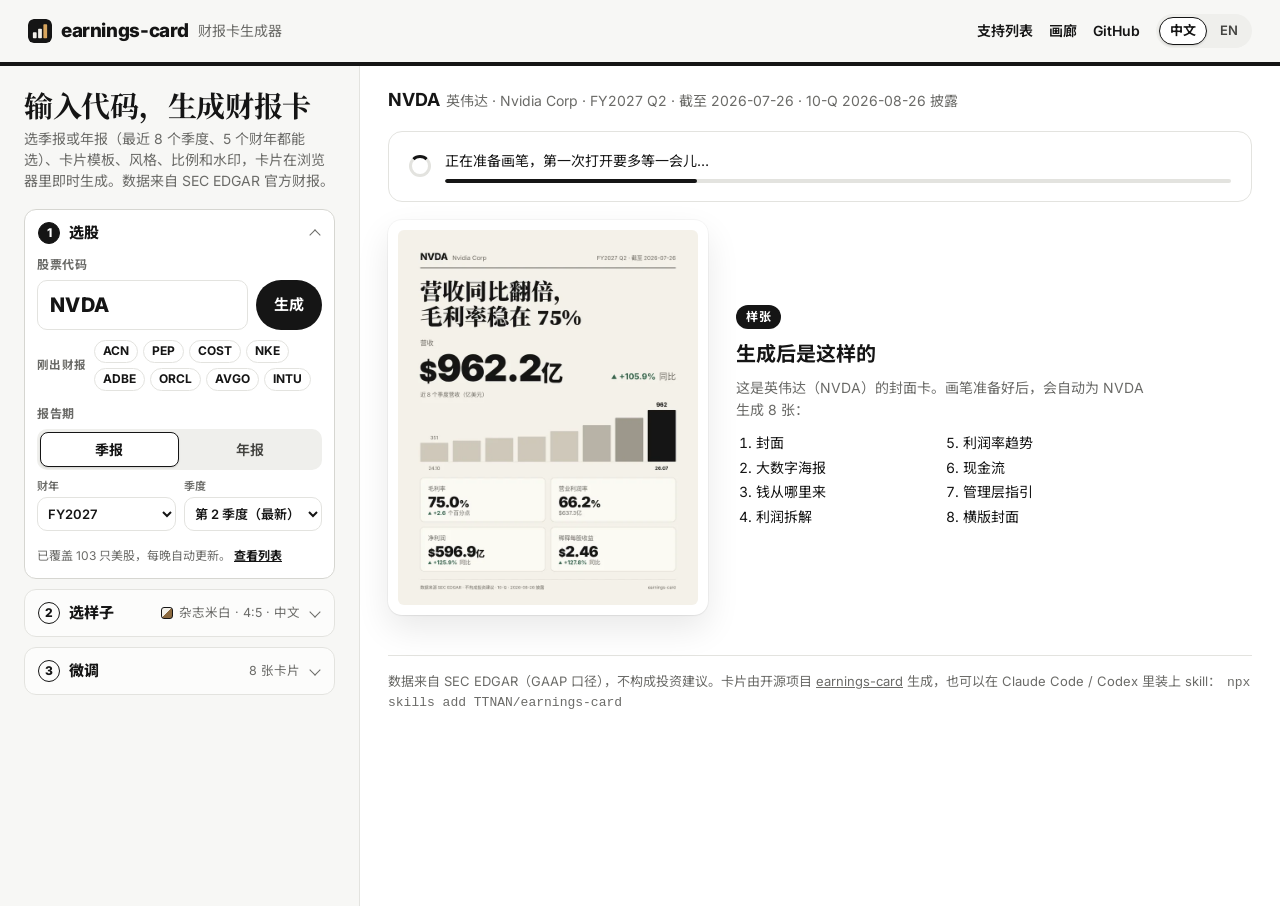
==== commit 82d66e2d: "web: neutral page (near-white, black buttons); colour lives only in the cards, page-wide style tint " ====
--- a/docs/index.html
+++ b/docs/index.html
@@ -24,7 +24,7 @@
 <link rel="icon" href="favicon.svg" type="image/svg+xml">
 <link rel="icon" href="favicon-32.png" type="image/png" sizes="32x32">
 <link rel="apple-touch-icon" href="apple-touch-icon.png">
-<meta name="theme-color" content="#F3F0EA">
+<meta name="theme-color" content="#F7F7F5">
 <link rel="preconnect" href="https://fonts.googleapis.com">
 <link rel="preconnect" href="https://fonts.gstatic.com" crossorigin>
 <link rel="preconnect" href="https://cdn.jsdelivr.net" crossorigin>
--- a/docs/app.css
+++ b/docs/app.css
@@ -1,5 +1,5 @@
-:root{--paper:#F3F0EA;--stage:#F9F8F4;--accent:#151515;--accent-soft:#E6E0D4;--card:#FBF9F4;--ink:#151515;--mute:#6F6A60;--line:#DDD7CB;--gold:#8C6A3F;--up:#1E7A4C;--down:#B5403A;
-  --soft:#E9E4DA;--soft-ink:#4A463F;--serif:"Noto Serif SC","Source Serif 4","Songti SC",STSong,Georgia,serif}
+:root{--paper:#F7F7F5;--stage:#FFFFFF;--accent:#151515;--accent-soft:#EDEDEA;--card:#FFFFFF;--ink:#151515;--mute:#6B6B68;--line:#E3E3DF;--gold:#8C6A3F;--up:#1E7A4C;--down:#B5403A;
+  --soft:#EFEFEC;--soft-ink:#444441;--serif:"Noto Serif SC","Source Serif 4","Songti SC",STSong,Georgia,serif}
 :lang(en){--serif:"Source Serif 4","Noto Serif SC",Georgia,serif}
 *{box-sizing:border-box}
 [hidden]{display:none!important}
@@ -58,7 +58,7 @@
 .pp select:focus{outline:none;border-color:var(--ink)}
 .swatches{display:grid;grid-template-columns:repeat(4,1fr);gap:8px}
 .sw{position:relative;border:1.5px solid var(--line);border-radius:9px;padding:0;background:var(--card);cursor:pointer;overflow:hidden;text-align:left;transition:border-color .12s,transform .12s}
-.sw:hover{border-color:#A9A194}
+.sw:hover{border-color:#A3A39E}
 .sw img{display:block;width:100%;height:auto;aspect-ratio:4/5}
 .sw em{display:block;font-style:normal;font-size:11px;font-weight:600;padding:4px 3px;text-align:center;letter-spacing:-.01em;border-top:1px solid var(--line);white-space:nowrap;overflow:hidden;text-overflow:ellipsis}
 .sw .rec{position:absolute;top:4px;left:4px;background:var(--accent);color:#fff;font-size:10px;font-weight:700;line-height:1;padding:3px 5px;border-radius:4px;letter-spacing:.02em}
@@ -83,7 +83,7 @@
 
 .checks{display:grid;grid-template-columns:1fr 1fr;gap:6px 10px}
 .checks label{display:flex;gap:7px;align-items:center;font-size:14px;cursor:pointer}
-.checks label.off{color:#aaa49a;cursor:not-allowed}
+.checks label.off{color:#A6A6A1;cursor:not-allowed}
 .checks input{accent-color:var(--accent)}
 
 .preview{padding:22px 28px 40px;min-width:0;background:var(--stage);transition:background-color .35s}
@@ -115,7 +115,7 @@
 .tile figcaption{display:flex;justify-content:space-between;align-items:center;gap:8px;flex-wrap:wrap;padding:8px 2px 0;font-size:13px;color:var(--mute)}
 .tile figcaption>span:first-child{flex:1 1 120px;min-width:0;white-space:nowrap;overflow:hidden;text-overflow:ellipsis}
 .tbtn{display:flex;gap:6px;flex:none}
-.tile figcaption button{border:1px solid #C9C2B5;background:var(--card);color:var(--ink);border-radius:999px;padding:4px 10px;white-space:nowrap;font-size:12.5px;font-weight:600;cursor:pointer}
+.tile figcaption button{border:1px solid #CFCFCA;background:var(--card);color:var(--ink);border-radius:999px;padding:4px 10px;white-space:nowrap;font-size:12.5px;font-weight:600;cursor:pointer}
 .tile figcaption button:hover:not(:disabled){border-color:var(--ink);background:#fff}
 .tile figcaption button:disabled{opacity:.4;cursor:default}
 .foot{margin-top:40px;padding-top:16px;border-top:1px solid var(--line);color:var(--mute);font-size:13px}
@@ -128,7 +128,7 @@
 .tkerr{margin:8px 0 0;padding:9px 11px;border:1.5px solid var(--down);border-radius:10px;background:#B5403A0d;color:var(--ink);font-size:13px;line-height:1.6}
 .tkerr b{color:var(--down)}
 .tkerr a{font-weight:700}
-.tknote{margin:8px 0 0;padding:7px 10px;border-radius:10px;background:#8C6A3F17;color:#5E4528;font-size:12.5px;line-height:1.5}
+.tknote{margin:8px 0 0;padding:7px 10px;border-radius:10px;background:#F0F0EC;color:#444441;font-size:12.5px;line-height:1.5}
 .recent,.ideas{display:flex;flex-wrap:wrap;gap:6px;align-items:center;margin-top:8px}
 .recent small,.ideas small{color:var(--mute);font-size:12px;width:auto}
 .ideas small{width:100%}
@@ -142,7 +142,7 @@
 .colors .toggle input{accent-color:var(--ink)}
 .presets{display:flex;gap:8px;align-items:center;flex-wrap:wrap}
 .presets select{flex:1;min-width:0;border:1.5px solid var(--line);background:var(--card);border-radius:10px;padding:7px 10px;font-size:14px}
-.ghost{border:1px solid #C9C2B5;background:var(--card);color:var(--ink);border-radius:999px;padding:8px 14px;font-weight:600;cursor:pointer;font-size:14px;white-space:nowrap}
+.ghost{border:1px solid #CFCFCA;background:var(--card);color:var(--ink);border-radius:999px;padding:8px 14px;font-weight:600;cursor:pointer;font-size:14px;white-space:nowrap}
 .ghost:hover:not(:disabled){border-color:var(--ink);background:#fff}
 .ghost:disabled{opacity:.4;cursor:default}
 
@@ -160,8 +160,8 @@
 @keyframes sweep{from{transform:translateX(-20%)}to{transform:translateX(232%)}}
 .status .ghost{flex:none;padding:5px 14px}
 .status .ghost[hidden]{display:none}
-.skel{position:relative;width:100%;background:linear-gradient(100deg,#ECE7DD 30%,#F7F4EE 50%,#ECE7DD 70%);background-size:300% 100%;animation:shimmer 1.4s linear infinite;display:flex;align-items:flex-end}
-.skel span{line-height:1.2;padding:14px;font-size:13px;color:#A49D90;font-weight:600}
+.skel{position:relative;width:100%;background:linear-gradient(100deg,#EDEDEA 30%,#F7F7F5 50%,#EDEDEA 70%);background-size:300% 100%;animation:shimmer 1.4s linear infinite;display:flex;align-items:flex-end}
+.skel span{line-height:1.2;padding:14px;font-size:13px;color:#9D9D98;font-weight:600}
 @keyframes shimmer{from{background-position:100% 0}to{background-position:0 0}}
 @media (prefers-reduced-motion:reduce){.skel,.spinner{animation:none}.prog i{animation:none;width:100%;opacity:.35}}
 .toast{position:fixed;left:50%;bottom:24px;transform:translateX(-50%);background:var(--ink);color:var(--paper);padding:10px 18px;border-radius:999px;font-size:14px;font-weight:600;z-index:20;max-width:calc(100vw - 32px);text-align:center;box-shadow:0 10px 30px #0003}
@@ -190,7 +190,7 @@
 .seg button:disabled{opacity:.35;cursor:not-allowed}
 
 /* the three steps */
-.step{border:1px solid var(--line);border-radius:12px;background:#FBF9F466;margin:0 0 10px}
+.step{border:1px solid var(--line);border-radius:12px;background:#FFFFFF99;margin:0 0 10px}
 .step>summary{display:flex;align-items:center;gap:9px;padding:11px 13px;cursor:pointer;list-style:none;min-height:46px}
 .step>summary::-webkit-details-marker{display:none}
 .step>summary i{flex:none;width:22px;height:22px;border-radius:50%;border:1.5px solid var(--ink);font-style:normal;font-size:12px;font-weight:800;display:flex;align-items:center;justify-content:center}
@@ -202,7 +202,7 @@
 .step[open]>summary::after{transform:rotate(-135deg);margin-top:3px}
 .step>.field,.step>.quick,.step>.hint{margin-left:12px;margin-right:12px}
 .step>.field:last-child,.step>.hint:last-child{margin-bottom:13px}
-.step[open]{background:var(--card);border-color:#CFC8BA}
+.step[open]{background:var(--card);border-color:#D6D6D1}
 
 /* quick entries */
 .quick{margin-top:-6px;margin-bottom:14px;display:grid;gap:7px}
@@ -228,7 +228,7 @@
 .sdetail{margin-top:6px;font-size:12px;color:var(--mute)}
 .sdetail summary{cursor:pointer;font-weight:600}
 .sdetail code{display:block;margin-top:4px;white-space:pre-wrap;word-break:break-all;font-size:11px;max-height:120px;overflow:auto}
-.skel span{color:#9C9588;font-weight:500}
+.skel span{color:#94948F;font-weight:500}
 .callegend{display:flex;gap:12px;font-size:11px;color:var(--mute);padding-top:2px}
 .morest>summary::before{content:none}
 @media (max-width:900px){
